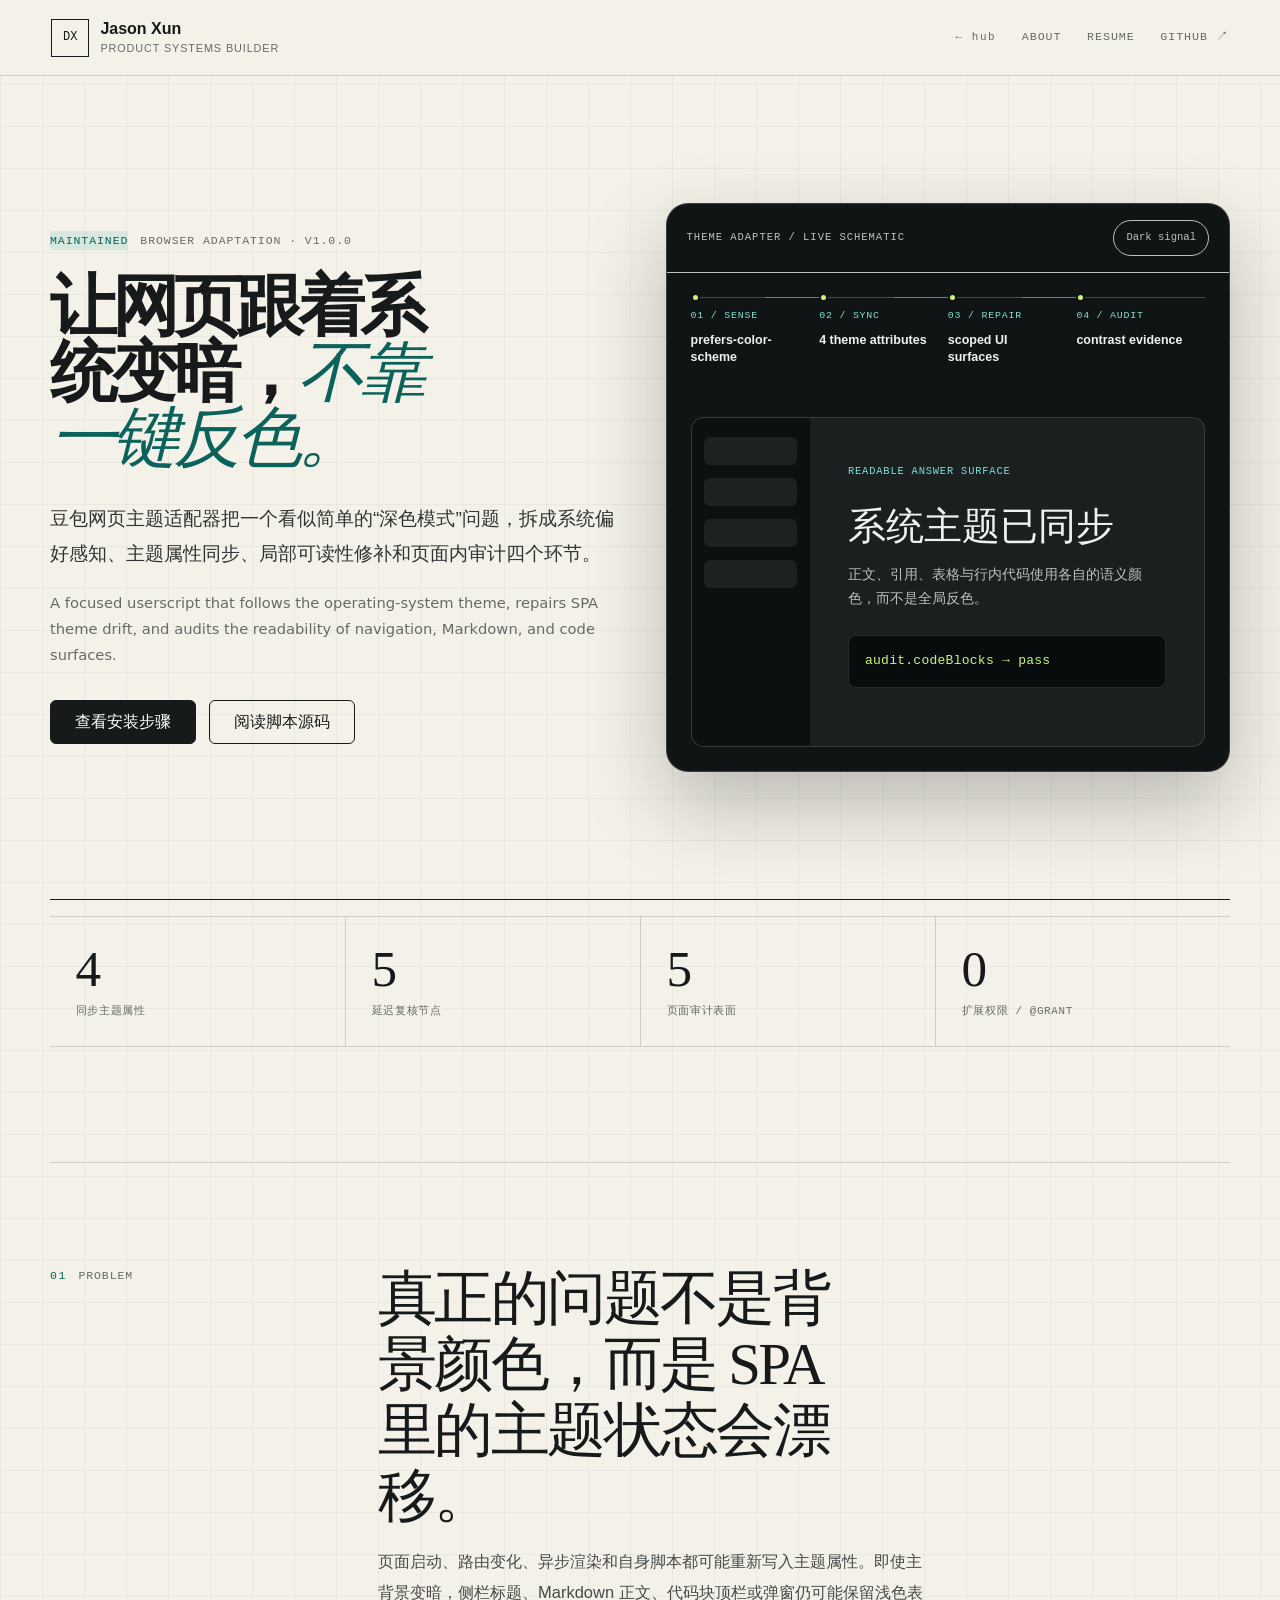
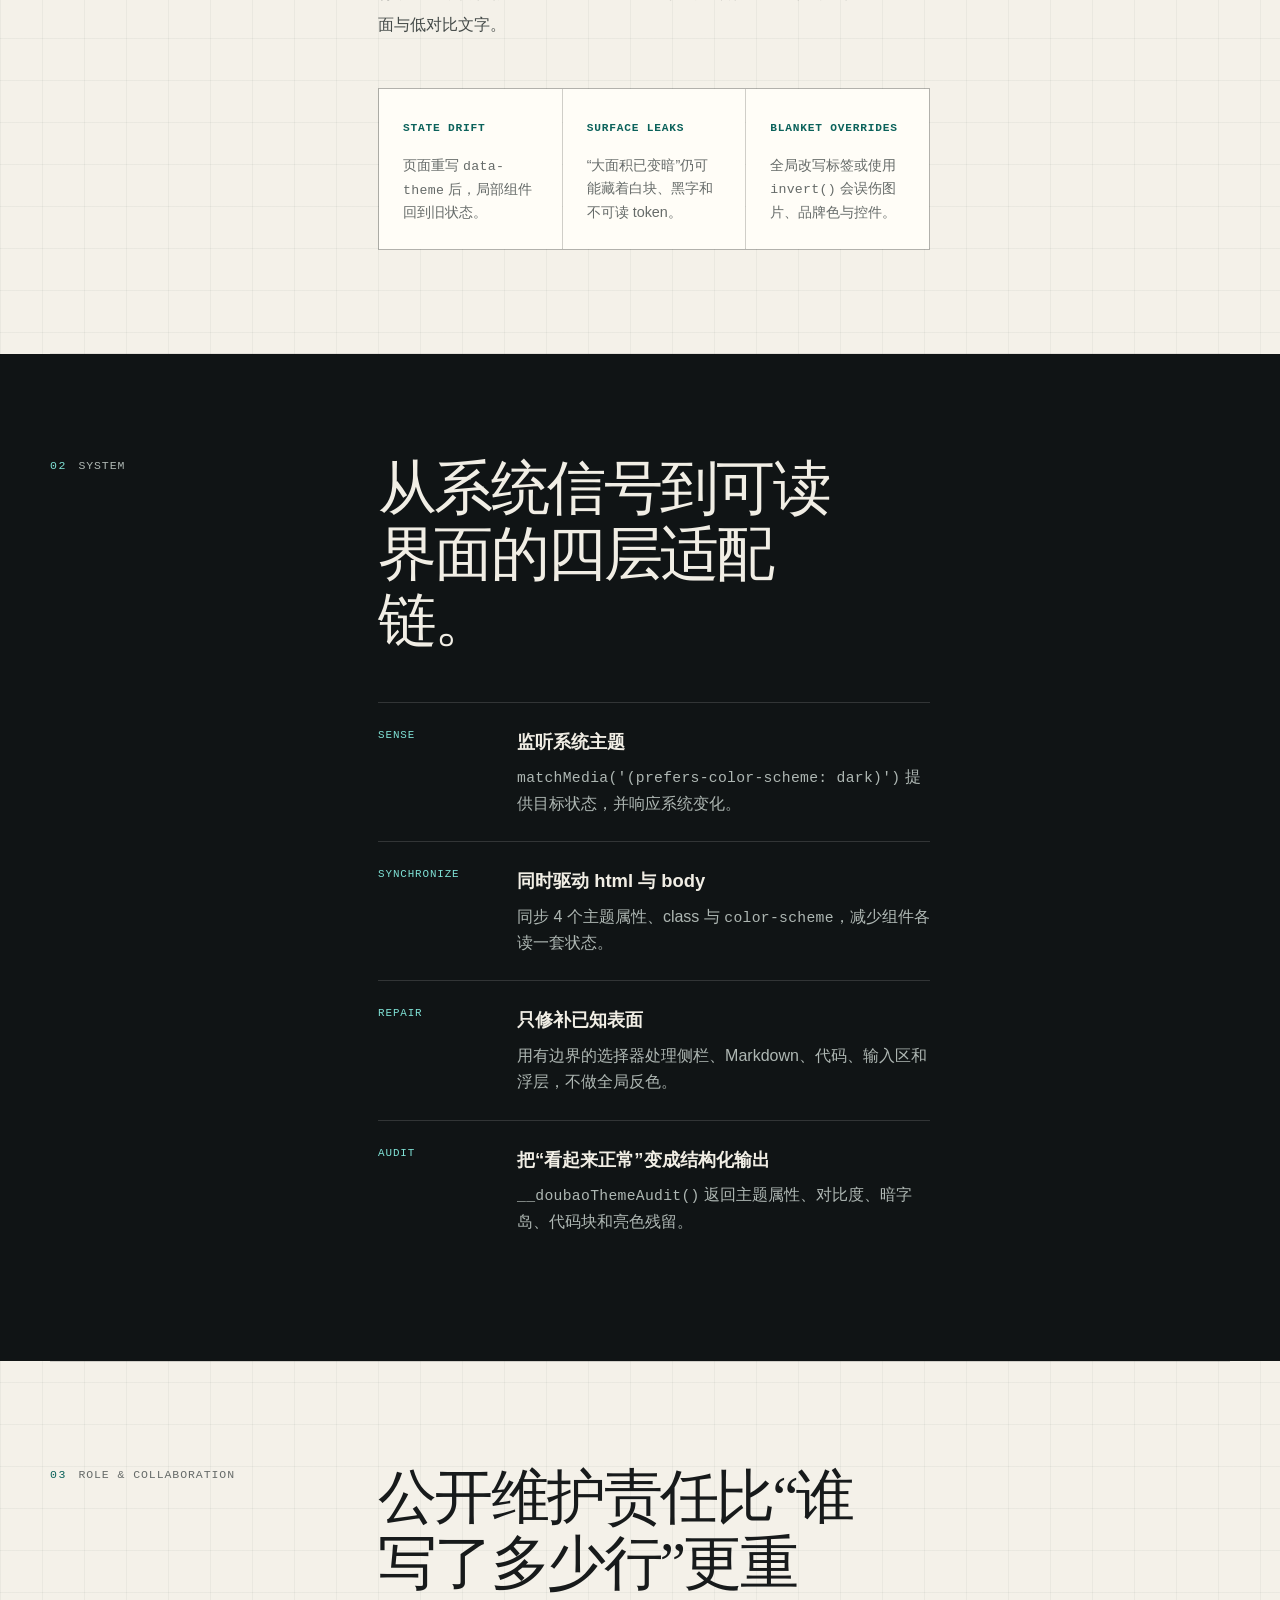
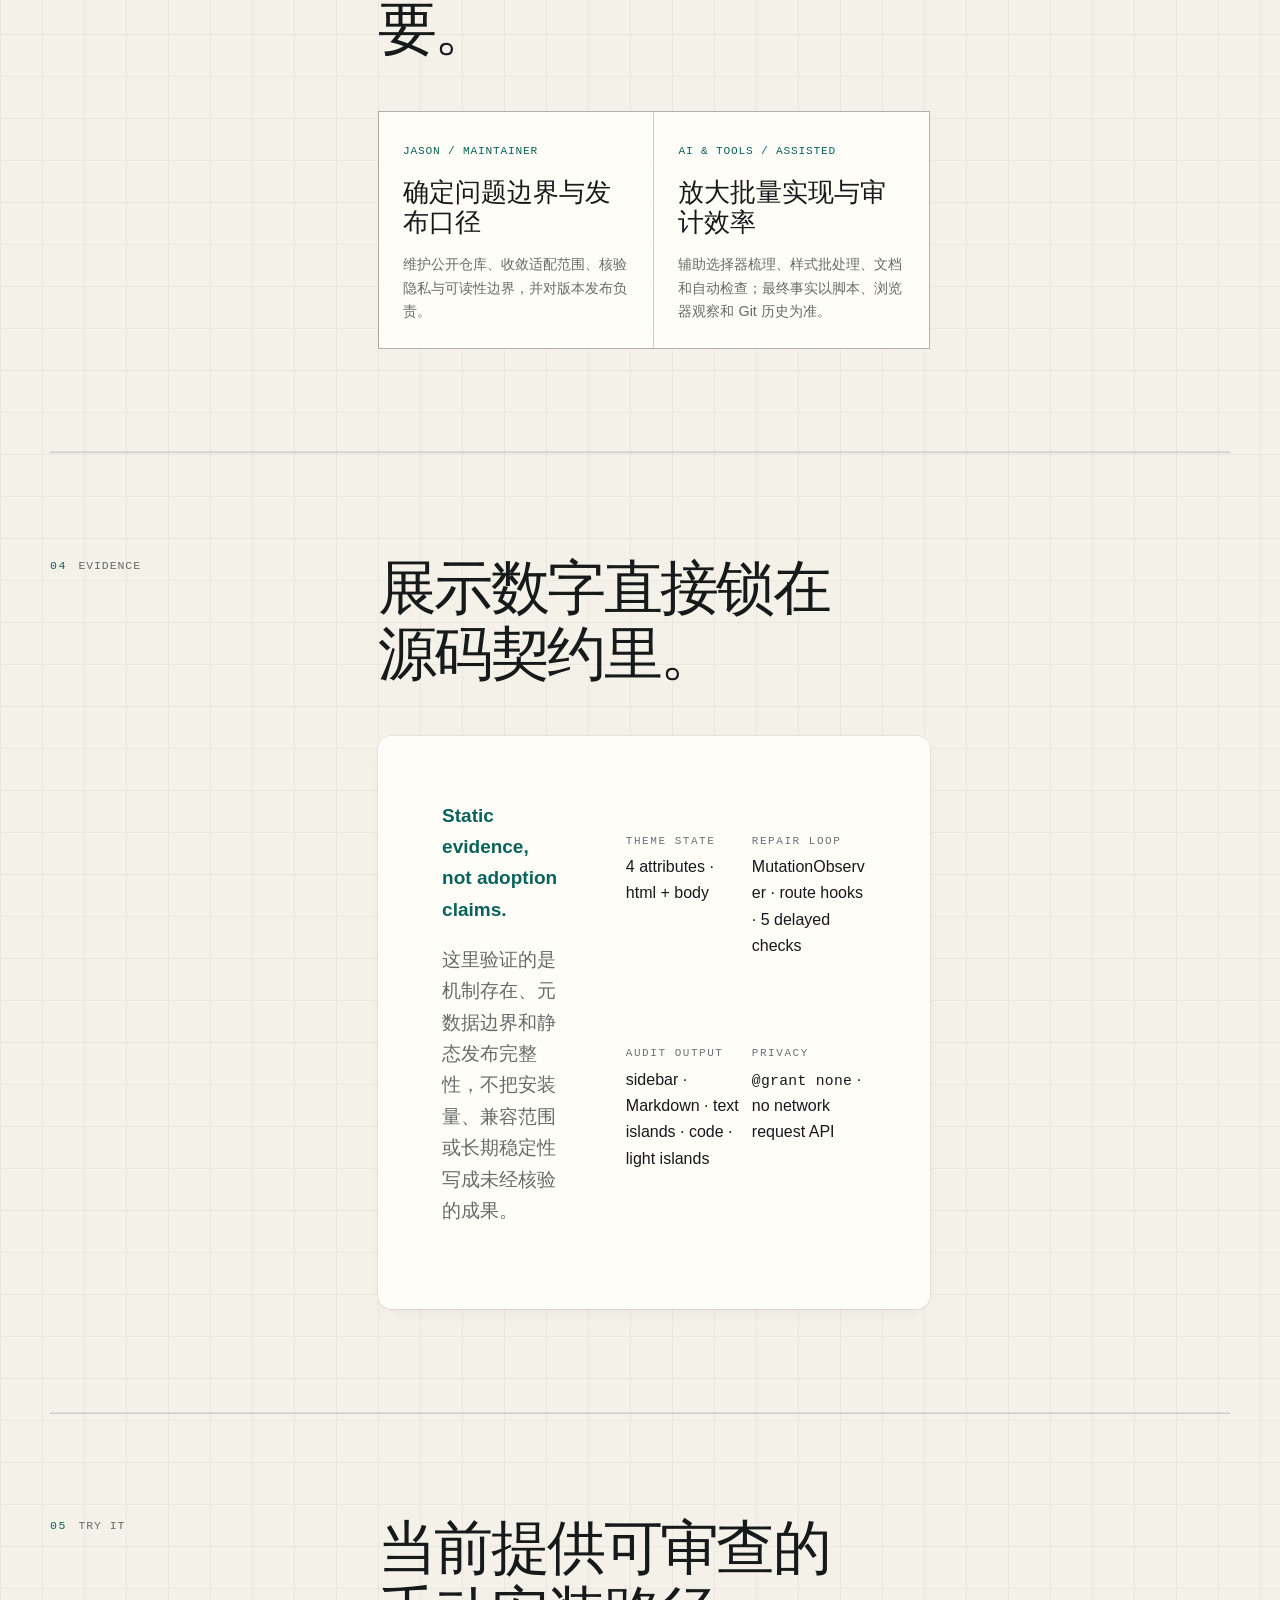
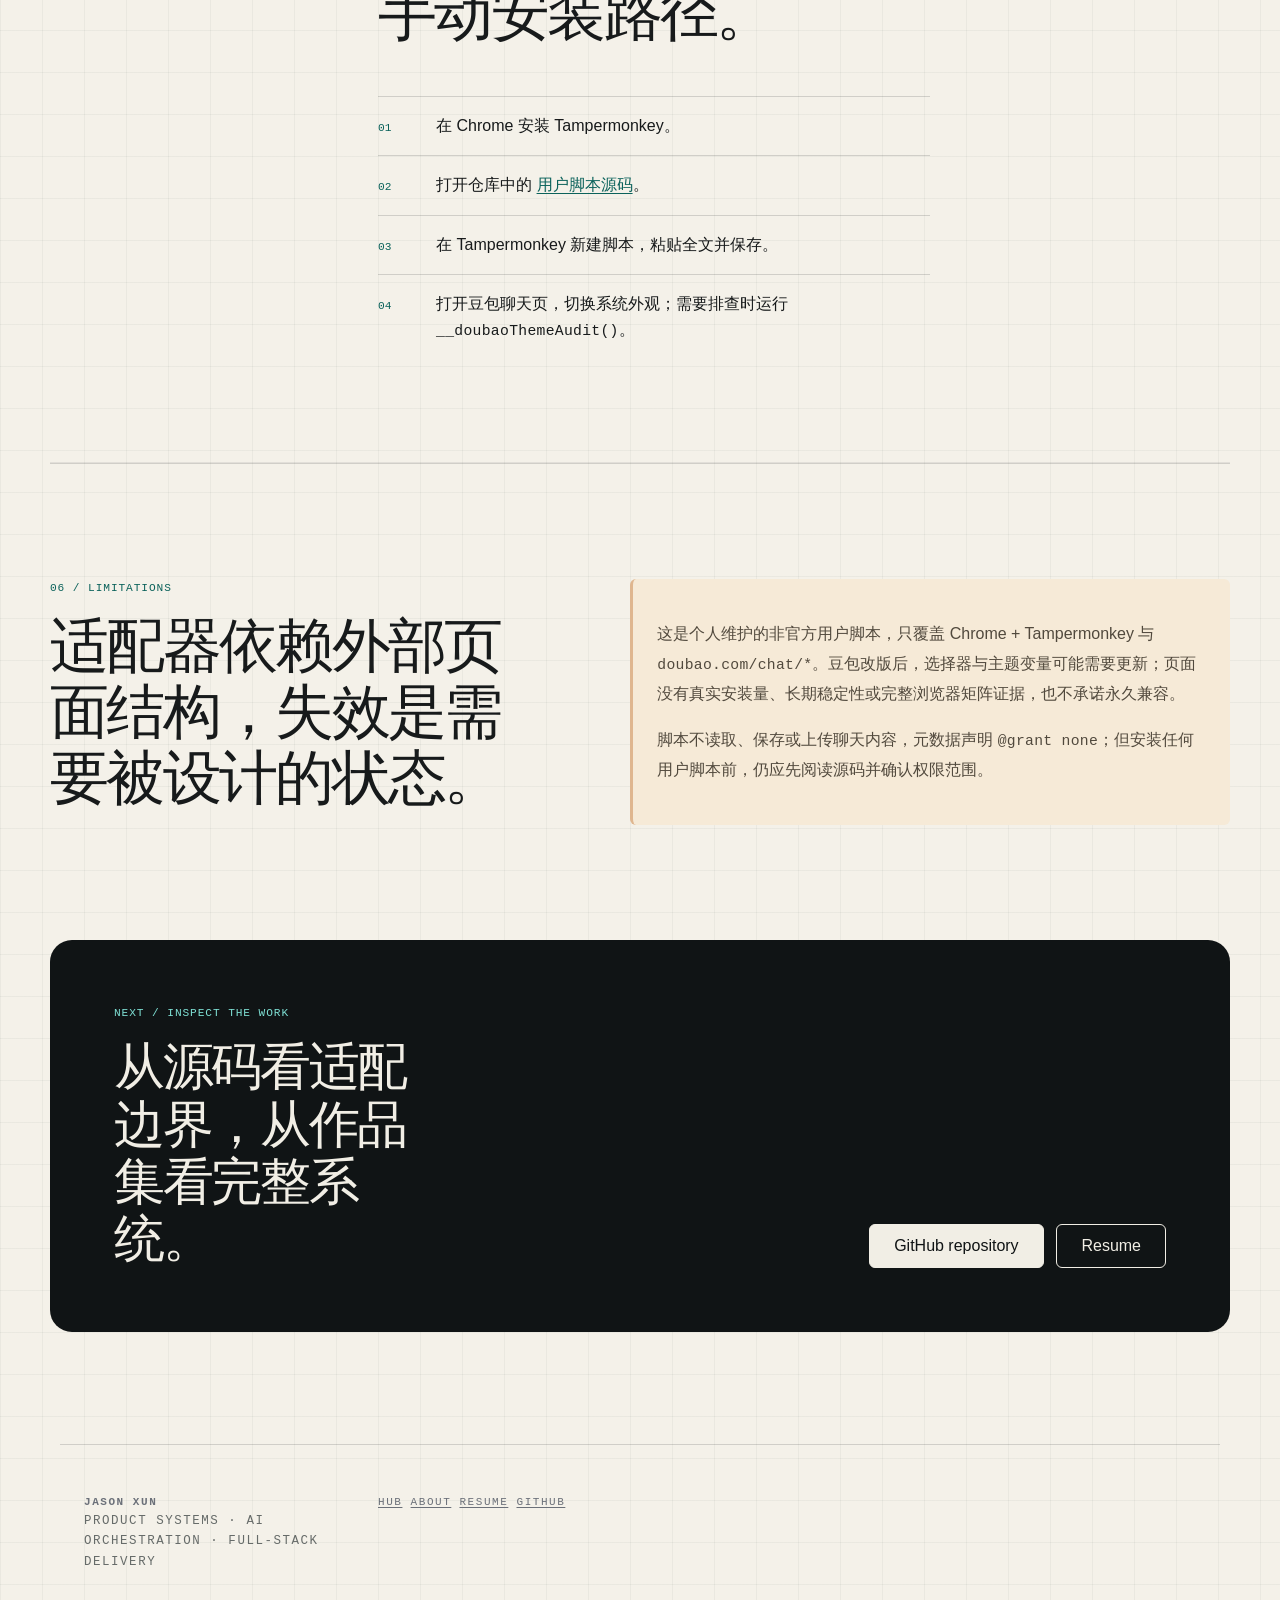
==== index.html @ 99de4538 "添加豆包主题适配器展示站：明确脚本边界与验证 Co-Authored-By: Claude Opus 4 <noreply@anthropic.com>" ====
<!doctype html>
<html lang="zh-CN">
  <head>
    <meta charset="utf-8" />
    <meta name="viewport" content="width=device-width, initial-scale=1" />
    <meta name="theme-color" content="#101314" />
    <meta
      name="description"
      content="豆包网页主题适配器公开案例：跟随系统深浅色、修复主题漂移，并用页面内审计检查侧栏、正文与代码块可读性。"
    />
    <title>豆包网页主题适配器｜Jason Xun</title>
    <link rel="canonical" href="https://estelledc.github.io/doubao-auto-system-theme/" />
    <link rel="icon" href="assets/favicon.svg" type="image/svg+xml" />
    <meta property="og:type" content="website" />
    <meta property="og:locale" content="zh_CN" />
    <meta property="og:site_name" content="Jason Xun · Product Systems Builder" />
    <meta property="og:title" content="豆包网页主题适配器｜Jason Xun" />
    <meta
      property="og:description"
      content="不是一键反色，而是一条感知、同步、修补与审计的浏览器适配链路。"
    />
    <meta property="og:url" content="https://estelledc.github.io/doubao-auto-system-theme/" />
    <meta
      property="og:image"
      content="https://estelledc.github.io/doubao-auto-system-theme/assets/og-doubao-theme.png"
    />
    <meta property="og:image:width" content="1200" />
    <meta property="og:image:height" content="630" />
    <meta property="og:image:alt" content="豆包网页主题适配器：从系统信号到可读界面的四步链路" />
    <meta name="twitter:card" content="summary_large_image" />
    <meta name="twitter:title" content="豆包网页主题适配器｜Jason Xun" />
    <meta
      name="twitter:description"
      content="跟随系统深浅色，修复主题漂移，并在页面内检查可读性。"
    />
    <meta
      name="twitter:image"
      content="https://estelledc.github.io/doubao-auto-system-theme/assets/og-doubao-theme.png"
    />
    <link rel="stylesheet" href="assets/jx/tokens.css" />
    <link rel="stylesheet" href="assets/jx/base.css" />
    <link rel="stylesheet" href="assets/jx/components.css" />
    <link rel="stylesheet" href="assets/showcase.css" />
    <script type="application/ld+json">
      {
        "@context": "https://schema.org",
        "@type": "SoftwareApplication",
        "name": "Doubao Web Auto Dark Mode",
        "alternateName": "豆包网页版自动深色模式",
        "url": "https://estelledc.github.io/doubao-auto-system-theme/",
        "downloadUrl": "https://github.com/estelledc/doubao-auto-system-theme/blob/main/doubao-auto-system-theme.user.js",
        "softwareVersion": "1.0.0",
        "applicationCategory": "BrowserApplication",
        "operatingSystem": "Chrome with Tampermonkey",
        "isAccessibleForFree": true,
        "inLanguage": ["zh-CN", "en"],
        "author": {
          "@type": "Organization",
          "name": "Doubao Web Dark Mode Contributors",
          "url": "https://github.com/estelledc/doubao-auto-system-theme"
        },
        "contributor": {
          "@type": "Person",
          "name": "Jason Xun",
          "url": "https://estelledc.github.io/"
        },
        "license": "https://opensource.org/license/mit"
      }
    </script>
    <script defer src="assets/showcase.js"></script>
  </head>
  <body>
    <a class="jx-skip-link" href="#main">跳到主要内容</a>

    <header class="case-header" aria-label="站点导航">
      <a class="case-brand" href="https://estelledc.github.io/" aria-label="返回 Jason Xun 作品集">
        <span aria-hidden="true">DX</span>
        <strong>Jason Xun</strong>
        <small>Product Systems Builder</small>
      </a>
      <nav class="case-nav" aria-label="桌面导航">
        <a class="jx-return-to-hub" href="https://estelledc.github.io/">Hub</a>
        <a href="https://estelledc.github.io/about/">About</a>
        <a href="https://estelledc.github.io/resume/">Resume</a>
        <a href="https://github.com/estelledc/doubao-auto-system-theme">GitHub ↗</a>
      </nav>
      <details class="case-menu">
        <summary>Menu</summary>
        <nav aria-label="移动导航">
          <a href="https://estelledc.github.io/">Hub</a>
          <a href="https://estelledc.github.io/about/">About</a>
          <a href="https://estelledc.github.io/resume/">Resume</a>
          <a href="https://github.com/estelledc/doubao-auto-system-theme">GitHub ↗</a>
        </nav>
      </details>
    </header>

    <main id="main">
      <section class="jx-case-hero case-hero" aria-labelledby="case-title">
        <div class="case-hero__copy">
          <div class="case-meta">
            <span class="jx-status-chip" data-status="maintained">Maintained</span>
            <span>Browser adaptation · v1.0.0</span>
          </div>
          <h1 id="case-title">让网页跟着系统变暗，<em>不靠一键反色。</em></h1>
          <p class="jx-case-hero__lede">
            豆包网页主题适配器把一个看似简单的“深色模式”问题，拆成系统偏好感知、主题属性同步、局部可读性修补和页面内审计四个环节。
          </p>
          <p class="jx-case-hero__en" lang="en">
            A focused userscript that follows the operating-system theme, repairs SPA theme drift, and audits the readability of navigation, Markdown, and code surfaces.
          </p>
          <div class="case-actions">
            <a class="jx-action" href="#install">查看安装步骤</a>
            <a
              class="jx-action jx-action--secondary"
              href="https://github.com/estelledc/doubao-auto-system-theme/blob/main/doubao-auto-system-theme.user.js"
            >阅读脚本源码</a>
          </div>
        </div>

        <div class="signal-panel" data-demo-theme="dark" aria-label="主题适配链路交互示意">
          <div class="signal-panel__bar">
            <span>THEME ADAPTER / LIVE SCHEMATIC</span>
            <button type="button" data-demo-toggle aria-pressed="true">Dark signal</button>
          </div>
          <div class="signal-route" aria-hidden="true">
            <div><small>01 / sense</small><strong>prefers-color-scheme</strong><span class="signal-dot"></span></div>
            <div><small>02 / sync</small><strong>4 theme attributes</strong><span class="signal-dot"></span></div>
            <div><small>03 / repair</small><strong>scoped UI surfaces</strong><span class="signal-dot"></span></div>
            <div><small>04 / audit</small><strong>contrast evidence</strong><span class="signal-dot"></span></div>
          </div>
          <div class="surface-preview">
            <aside>
              <i></i><i></i><i></i><i></i>
            </aside>
            <article>
              <span>Readable answer surface</span>
              <h2>系统主题已同步</h2>
              <p>正文、引用、表格与行内代码使用各自的语义颜色，而不是全局反色。</p>
              <pre><code>audit.codeBlocks → pass</code></pre>
            </article>
          </div>
        </div>
      </section>

      <dl class="case-metrics" aria-label="仓库可核验事实">
        <div><dt>4</dt><dd>同步主题属性</dd></div>
        <div><dt>5</dt><dd>延迟复核节点</dd></div>
        <div><dt>5</dt><dd>页面审计表面</dd></div>
        <div><dt>0</dt><dd>扩展权限 / @grant</dd></div>
      </dl>

      <section class="jx-case-section case-section" id="problem" aria-labelledby="problem-title">
        <div class="jx-case-section__grid">
          <div class="jx-case-section__heading"><span>01</span><p>Problem</p></div>
          <div class="jx-case-section__body">
            <h2 id="problem-title">真正的问题不是背景颜色，而是 SPA 里的主题状态会漂移。</h2>
            <p>
              页面启动、路由变化、异步渲染和自身脚本都可能重新写入主题属性。即使主背景变暗，侧栏标题、Markdown 正文、代码块顶栏或弹窗仍可能保留浅色表面与低对比文字。
            </p>
            <div class="problem-grid">
              <article><strong>State drift</strong><p>页面重写 <code>data-theme</code> 后，局部组件回到旧状态。</p></article>
              <article><strong>Surface leaks</strong><p>“大面积已变暗”仍可能藏着白块、黑字和不可读 token。</p></article>
              <article><strong>Blanket overrides</strong><p>全局改写标签或使用 <code>invert()</code> 会误伤图片、品牌色与控件。</p></article>
            </div>
          </div>
        </div>
      </section>

      <section class="jx-case-section case-section case-section--dark" id="system" aria-labelledby="system-title">
        <div class="jx-case-section__grid">
          <div class="jx-case-section__heading"><span>02</span><p>System</p></div>
          <div class="jx-case-section__body">
            <h2 id="system-title">从系统信号到可读界面的四层适配链。</h2>
            <ol class="system-list">
              <li><span>Sense</span><div><strong>监听系统主题</strong><p><code>matchMedia('(prefers-color-scheme: dark)')</code> 提供目标状态，并响应系统变化。</p></div></li>
              <li><span>Synchronize</span><div><strong>同时驱动 html 与 body</strong><p>同步 4 个主题属性、class 与 <code>color-scheme</code>，减少组件各读一套状态。</p></div></li>
              <li><span>Repair</span><div><strong>只修补已知表面</strong><p>用有边界的选择器处理侧栏、Markdown、代码、输入区和浮层，不做全局反色。</p></div></li>
              <li><span>Audit</span><div><strong>把“看起来正常”变成结构化输出</strong><p><code>__doubaoThemeAudit()</code> 返回主题属性、对比度、暗字岛、代码块和亮色残留。</p></div></li>
            </ol>
          </div>
        </div>
      </section>

      <section class="jx-case-section case-section" id="role" aria-labelledby="role-title">
        <div class="jx-case-section__grid">
          <div class="jx-case-section__heading"><span>03</span><p>Role & collaboration</p></div>
          <div class="jx-case-section__body">
            <h2 id="role-title">公开维护责任比“谁写了多少行”更重要。</h2>
            <div class="role-grid">
              <article>
                <span>Jason / maintainer</span>
                <h3>确定问题边界与发布口径</h3>
                <p>维护公开仓库、收敛适配范围、核验隐私与可读性边界，并对版本发布负责。</p>
              </article>
              <article>
                <span>AI & tools / assisted</span>
                <h3>放大批量实现与审计效率</h3>
                <p>辅助选择器梳理、样式批处理、文档和自动检查；最终事实以脚本、浏览器观察和 Git 历史为准。</p>
              </article>
            </div>
          </div>
        </div>
      </section>

      <section class="jx-case-section case-section" id="evidence" aria-labelledby="evidence-title">
        <div class="jx-case-section__grid">
          <div class="jx-case-section__heading"><span>04</span><p>Evidence</p></div>
          <div class="jx-case-section__body">
            <h2 id="evidence-title">展示数字直接锁在源码契约里。</h2>
            <div class="jx-proof evidence-board">
              <div class="jx-proof__summary">
                <strong>Static evidence, not adoption claims.</strong>
                <p>这里验证的是机制存在、元数据边界和静态发布完整性，不把安装量、兼容范围或长期稳定性写成未经核验的成果。</p>
              </div>
              <dl class="jx-proof__metrics">
                <div><dt>Theme state</dt><dd>4 attributes · html + body</dd></div>
                <div><dt>Repair loop</dt><dd>MutationObserver · route hooks · 5 delayed checks</dd></div>
                <div><dt>Audit output</dt><dd>sidebar · Markdown · text islands · code · light islands</dd></div>
                <div><dt>Privacy</dt><dd><code>@grant none</code> · no network request API</dd></div>
              </dl>
            </div>
          </div>
        </div>
      </section>

      <section class="jx-case-section case-section" id="install" aria-labelledby="install-title">
        <div class="jx-case-section__grid">
          <div class="jx-case-section__heading"><span>05</span><p>Try it</p></div>
          <div class="jx-case-section__body">
            <h2 id="install-title">当前提供可审查的手动安装路径。</h2>
            <ol class="install-list">
              <li><span>01</span><p>在 Chrome 安装 Tampermonkey。</p></li>
              <li><span>02</span><p>打开仓库中的 <a href="https://github.com/estelledc/doubao-auto-system-theme/blob/main/doubao-auto-system-theme.user.js">用户脚本源码</a>。</p></li>
              <li><span>03</span><p>在 Tampermonkey 新建脚本，粘贴全文并保存。</p></li>
              <li><span>04</span><p>打开豆包聊天页，切换系统外观；需要排查时运行 <code>__doubaoThemeAudit()</code>。</p></li>
            </ol>
          </div>
        </div>
      </section>

      <section class="case-limitations" id="limitations" aria-labelledby="limitations-title">
        <div>
          <p class="case-kicker">06 / Limitations</p>
          <h2 id="limitations-title">适配器依赖外部页面结构，失效是需要被设计的状态。</h2>
        </div>
        <div class="jx-case-limit">
          <p>
            这是个人维护的非官方用户脚本，只覆盖 Chrome + Tampermonkey 与 <code>doubao.com/chat/*</code>。豆包改版后，选择器与主题变量可能需要更新；页面没有真实安装量、长期稳定性或完整浏览器矩阵证据，也不承诺永久兼容。
          </p>
          <p>
            脚本不读取、保存或上传聊天内容，元数据声明 <code>@grant none</code>；但安装任何用户脚本前，仍应先阅读源码并确认权限范围。
          </p>
        </div>
      </section>

      <section class="case-closing" aria-labelledby="closing-title">
        <div><p class="case-kicker">Next / inspect the work</p><h2 id="closing-title">从源码看适配边界，从作品集看完整系统。</h2></div>
        <div class="case-actions">
          <a class="jx-action" href="https://github.com/estelledc/doubao-auto-system-theme">GitHub repository</a>
          <a class="jx-action jx-action--secondary" href="https://estelledc.github.io/resume/">Resume</a>
        </div>
      </section>
    </main>

    <footer class="jx-footer case-footer">
      <div><strong>Jason Xun</strong><span>Product systems · AI orchestration · full-stack delivery</span></div>
      <nav aria-label="页脚导航">
        <a href="https://estelledc.github.io/">Hub</a>
        <a href="https://estelledc.github.io/about/">About</a>
        <a href="https://estelledc.github.io/resume/">Resume</a>
        <a href="https://github.com/estelledc">GitHub</a>
      </nav>
    </footer>
  </body>
</html>
---- assets/jx/tokens.css ----
/* Jason DS · Tokens v2.0.0
 * SoT: dotfiles/home-claude/design-system/jx-tokens.css
 * 展示站通过 vendor copy 同步：scripts/sync-jx-to-repos.sh
 *
 * 命名空间硬规则：
 * - --jx-* 前缀禁改
 * - 取值在 satellite :root 覆盖（layer 2）
 * - 完全自定义元素用 --<repo-name>-* 二级命名空间
 */

:root {
  color-scheme: light dark;

  /* ── Color · light ── */
  --jx-paper: #f6f6f3;
  --jx-surface: #ffffff;
  --jx-surface-sunk: #eeede9;
  --jx-ink: #16181d;
  --jx-ink-2: #41454d;
  --jx-ink-muted: #6b7079;
  --jx-ink-faint: #9097a1;
  --jx-rule: rgba(22,24,29,0.08);
  --jx-rule-soft: rgba(22,24,29,0.04);
  --jx-rule-strong: var(--jx-ink);
  --jx-accent: #2240d6;
  --jx-accent-hover: color-mix(in oklab, var(--jx-accent), black 10%);
  --jx-accent-tint: color-mix(in oklab, var(--jx-accent), white 88%);
  --jx-focus-ring: rgba(34,64,214,0.28);
  --jx-link: var(--jx-accent);
  --jx-cta-bg: var(--jx-ink);
  --jx-cta-fg: var(--jx-paper);
  --jx-accent-hub: #2240d6; /* 逃生通道：satellite override --jx-accent 时仍能强制墨蓝 */

  /* ── Status · 三态 ── */
  --jx-state-learning: #1f6f78;
  --jx-state-learning-tint: color-mix(in oklab, var(--jx-state-learning), white 86%);
  --jx-state-learning-glyph: "△";
  --jx-state-building: #8a5519;
  --jx-state-building-tint: color-mix(in oklab, var(--jx-state-building), white 86%);
  --jx-state-building-glyph: "◇";
  --jx-state-shipped: #2c5e3a;
  --jx-state-shipped-tint: color-mix(in oklab, var(--jx-state-shipped), white 86%);
  --jx-state-shipped-glyph: "■";
  --jx-state-concept: #6950a1;
  --jx-state-concept-tint: color-mix(in oklab, var(--jx-state-concept), white 86%);
  --jx-state-concept-glyph: "○";
  --jx-state-prototype: var(--jx-state-building);
  --jx-state-prototype-tint: var(--jx-state-building-tint);
  --jx-state-prototype-glyph: "◇";
  --jx-state-maintained: #285f73;
  --jx-state-maintained-tint: color-mix(in oklab, var(--jx-state-maintained), white 86%);
  --jx-state-maintained-glyph: "◆";
  --jx-state-archived: #62666e;
  --jx-state-archived-tint: color-mix(in oklab, var(--jx-state-archived), white 86%);
  --jx-state-archived-glyph: "□";

  /* ── Typography ── */
  --jx-font-display: "Source Serif 4", "Spectral", "Songti SC", Georgia, serif;
  --jx-font-sans-zh: -apple-system, BlinkMacSystemFont, "PingFang SC", "HarmonyOS Sans SC", "Source Han Sans SC", "Noto Sans CJK SC", "Microsoft YaHei", system-ui, sans-serif;
  --jx-font-sans-latin: "Inter", "Geist", ui-sans-serif, system-ui, sans-serif;
  --jx-font-mono: "JetBrains Mono", "IBM Plex Mono", ui-monospace, "Cascadia Code", "SF Mono", Menlo, monospace;
  --jx-font-features-body: "ss01", "cv11", "calt" 1, "liga" 1;
  --jx-font-features-mono: "zero", "ss02";

  --jx-fs-micro: 11px;
  --jx-fs-xs: 12px;
  --jx-fs-sm: 13px;
  --jx-fs-body: 16px;
  --jx-fs-lg: 19px;
  --jx-fs-h3: 24px;
  --jx-fs-h2: 32px;
  --jx-fs-h1: 44px;
  --jx-fs-display: 64px;
  --jx-fs-display-fluid: clamp(2.5rem, 6vw, 4rem);

  --jx-weight-reading: 400;
  --jx-weight-ui: 500;
  --jx-weight-heading: 600;

  --jx-leading-display: 1.04;
  --jx-leading-tight: 1.18;
  --jx-leading-body: 1.62;
  --jx-leading-mono: 1.45;

  --jx-tracking-display: -0.028em;
  --jx-tracking-h1: -0.022em;
  --jx-tracking-h2: -0.016em;
  --jx-tracking-h3: -0.01em;
  --jx-tracking-body: 0;
  --jx-tracking-mono: 0.02em;
  --jx-tracking-eyebrow: 0.14em;
  --jx-tracking-cjk: 0;

  --jx-measure-title: 18ch;
  --jx-measure-lede: 32em;
  --jx-measure-body: 62ch;

  /* ── Space ── */
  --jx-space-1: 4px;
  --jx-space-2: 8px;
  --jx-space-3: 12px;
  --jx-space-4: 16px;
  --jx-space-5: 24px;
  --jx-space-6: 32px;
  --jx-space-7: 48px;
  --jx-space-8: 72px;
  --jx-section-y: clamp(48px, 7.5vw, 80px);
  --jx-gutter: clamp(16px, 3vw, 24px);
  --jx-container: 1160px;
  --jx-container-narrow: 760px;
  --jx-header-height: 64px;

  /* ── Radius ── */
  --jx-radius-1: 2px;
  --jx-radius-2: 4px;
  --jx-radius-3: 6px;
  --jx-radius-4: 10px;
  --jx-radius-5: 14px;
  --jx-radius-pill: 9999px;

  /* ── Shadow ── */
  --jx-shadow-hairline: 0 0 0 1px var(--jx-rule);
  --jx-shadow-hairline-strong: 0 0 0 1px var(--jx-rule-strong);
  --jx-shadow-stack:
    0 0 0 1px rgba(22,24,29,0.06),
    0 1px 1px rgba(22,24,29,0.03),
    0 6px 20px -10px rgba(22,24,29,0.10),
    inset 0 0 0 1px rgba(255,255,255,0.55);
  --jx-shadow-stack-dark:
    0 0 0 1px rgba(255,255,255,0.06),
    0 1px 1px rgba(0,0,0,0.4),
    0 8px 28px -12px rgba(0,0,0,0.55),
    inset 0 0 0 1px rgba(255,255,255,0.04);
  --jx-shadow-focus: 0 0 0 3px var(--jx-focus-ring);
  --jx-shadow-press: inset 0 1px 0 rgba(22,24,29,0.06);

  /* ── Motion ── */
  --jx-easing: cubic-bezier(0.2, 0.8, 0.2, 1);
  --jx-easing-press: cubic-bezier(0.4, 0, 0.6, 1);
  --jx-duration-fast: 120ms;
  --jx-duration-base: 200ms;
  --jx-duration-slow: 320ms;
}

/* ── Color · dark mirror ── */
@media (prefers-color-scheme: dark) {
  :root {
    --jx-paper: #0e1014;
    --jx-surface: #161922;
    --jx-surface-sunk: #0a0c10;
    --jx-ink: #ebecef;
    --jx-ink-2: #b0b4bd;
    --jx-ink-muted: #7c818c;
    --jx-ink-faint: #5a5f69;
    --jx-rule: rgba(255,255,255,0.07);
    --jx-rule-soft: rgba(255,255,255,0.035);
    --jx-rule-strong: var(--jx-ink);
    --jx-accent: #6c8aff;
    --jx-accent-hover: color-mix(in oklab, var(--jx-accent), white 10%);
    --jx-accent-tint: color-mix(in oklab, var(--jx-accent), black 70%);
    --jx-focus-ring: rgba(108,138,255,0.36);
    --jx-shadow-stack: var(--jx-shadow-stack-dark);
    --jx-state-learning: #69b6bf;
    --jx-state-learning-tint: color-mix(in oklab, var(--jx-state-learning), black 76%);
    --jx-state-building: #d49a57;
    --jx-state-building-tint: color-mix(in oklab, var(--jx-state-building), black 76%);
    --jx-state-shipped: #77b88b;
    --jx-state-shipped-tint: color-mix(in oklab, var(--jx-state-shipped), black 76%);
    --jx-state-concept: #b9a1eb;
    --jx-state-concept-tint: color-mix(in oklab, var(--jx-state-concept), black 76%);
    --jx-state-maintained: #79b4ca;
    --jx-state-maintained-tint: color-mix(in oklab, var(--jx-state-maintained), black 76%);
    --jx-state-archived: #a4a8b0;
    --jx-state-archived-tint: color-mix(in oklab, var(--jx-state-archived), black 76%);
  }
}

/* ── Print mode ── */
@media print {
  :root {
    --jx-paper: #ffffff;
    --jx-ink: #000000;
  }
}
---- assets/jx/base.css ----
/* Jason DS · Base v2.0.0
 * 默认 reset + body 排版基底 + chrome layer 强制 sans
 */

*,
*::before,
*::after { box-sizing: border-box; }

html {
  scroll-behavior: smooth;
  -webkit-text-size-adjust: 100%;
  -moz-text-size-adjust: 100%;
  text-size-adjust: 100%;
}

body {
  margin: 0;
  background: var(--jx-paper);
  color: var(--jx-ink);
  font-family: var(--jx-font-sans-zh);
  font-size: var(--jx-fs-body);
  line-height: var(--jx-leading-body);
  font-feature-settings: var(--jx-font-features-body);
  -webkit-font-smoothing: antialiased;
  -moz-osx-font-smoothing: grayscale;
  text-rendering: optimizeLegibility;
}

img,
picture,
video,
canvas {
  display: block;
  max-width: 100%;
}

button,
input,
select,
textarea {
  font: inherit;
}

:target {
  scroll-margin-top: calc(var(--jx-header-height) + var(--jx-space-4));
}

body :lang(en) {
  font-family: var(--jx-font-sans-latin);
  letter-spacing: var(--jx-tracking-body);
}

/* Headings：display serif，CJK / Latin 字距分流 */
h1, h2, h3, h4 {
  font-family: var(--jx-font-display);
  font-weight: var(--jx-weight-heading);
  line-height: var(--jx-leading-tight);
  margin-block: var(--jx-space-5) var(--jx-space-4);
}
h1 { font-size: var(--jx-fs-h1); letter-spacing: var(--jx-tracking-h1); }
h2 { font-size: var(--jx-fs-h2); letter-spacing: var(--jx-tracking-h2); }
h3 { font-size: var(--jx-fs-h3); letter-spacing: var(--jx-tracking-h3); }
h4 { font-size: var(--jx-fs-lg); letter-spacing: var(--jx-tracking-h3); }
h1:lang(zh), h2:lang(zh), h3:lang(zh), h4:lang(zh) { letter-spacing: var(--jx-tracking-cjk); }

/* Body links */
a {
  color: var(--jx-link);
  text-decoration: underline;
  text-decoration-thickness: 1px;
  text-underline-offset: 0.18em;
  transition: color var(--jx-duration-fast) var(--jx-easing);
}
a:hover { color: var(--jx-accent-hover); }
a:focus-visible {
  outline: none;
  box-shadow: var(--jx-shadow-focus);
  border-radius: var(--jx-radius-2);
}

button:focus-visible,
summary:focus-visible,
[tabindex]:focus-visible {
  outline: 2px solid var(--jx-accent);
  outline-offset: 3px;
}

.jx-container {
  width: min(calc(100% - (2 * var(--jx-gutter))), var(--jx-container));
  margin-inline: auto;
}

.jx-container--narrow {
  width: min(calc(100% - (2 * var(--jx-gutter))), var(--jx-container-narrow));
  margin-inline: auto;
}

.jx-section {
  padding-block: var(--jx-section-y);
}

.jx-visually-hidden {
  position: absolute !important;
  width: 1px !important;
  height: 1px !important;
  padding: 0 !important;
  margin: -1px !important;
  overflow: hidden !important;
  clip: rect(0, 0, 0, 0) !important;
  white-space: nowrap !important;
  border: 0 !important;
}

/* Mono inline */
code, kbd, samp {
  font-family: var(--jx-font-mono);
  font-size: 0.92em;
  letter-spacing: var(--jx-tracking-mono);
  font-feature-settings: var(--jx-font-features-mono);
}

/* Block code 默认 hairline + sunk surface */
pre {
  font-family: var(--jx-font-mono);
  font-size: var(--jx-fs-sm);
  line-height: var(--jx-leading-mono);
  background: var(--jx-surface-sunk);
  padding: var(--jx-space-4) var(--jx-space-5);
  border-radius: var(--jx-radius-3);
  box-shadow: var(--jx-shadow-hairline);
  overflow-x: auto;
  margin-block: var(--jx-space-5);
}
pre code { background: transparent; padding: 0; font-size: inherit; }

/* Quotes */
blockquote {
  margin-block: var(--jx-space-5);
  padding-inline-start: var(--jx-space-5);
  border-inline-start: 2px solid var(--jx-rule-strong);
  font-style: italic;
  color: var(--jx-ink-2);
}

/* HR：默认就是 hairline */
hr {
  border: none;
  border-top: 1px solid var(--jx-rule-strong);
  margin-block: var(--jx-section-y);
}

/* 选中态 */
::selection {
  background: var(--jx-accent-tint);
  color: var(--jx-ink);
}

/* Reduce motion */
@media (prefers-reduced-motion: reduce) {
  html { scroll-behavior: auto; }
  * {
    animation-duration: 0.01ms !important;
    transition-duration: 0.01ms !important;
  }
}
---- assets/jx/components.css ----
/* Jason DS · Eyebrow v1.0.0 */

.jx-eyebrow {
  display: inline-flex;
  align-items: center;
  gap: var(--jx-space-3);
  font-family: var(--jx-font-mono);
  font-size: var(--jx-fs-micro);
  font-weight: var(--jx-weight-heading);
  text-transform: uppercase;
  letter-spacing: var(--jx-tracking-eyebrow);
  color: var(--jx-ink-muted);
  font-feature-settings: var(--jx-font-features-mono);
}
.jx-eyebrow__rule {
  display: inline-block;
  width: var(--jx-space-6);
  height: 1px;
  background: var(--jx-rule-strong);
}

/* Jason DS · Status Chip v2.0.0
 * Lifecycle states with shape redundancy. Legacy learning/building/shipped
 * values remain supported for existing learning sites.
 * Required: color + glyph + mono label (color-blind safe)
 */

.jx-chip {
  display: inline-flex;
  align-items: center;
  gap: var(--jx-space-2);
  padding: 2px var(--jx-space-3);
  font-family: var(--jx-font-mono);
  font-size: var(--jx-fs-micro);
  font-weight: var(--jx-weight-heading);
  text-transform: uppercase;
  letter-spacing: var(--jx-tracking-eyebrow);
  border-radius: var(--jx-radius-pill);
  background: var(--_chip-tint);
  color: var(--_chip-color);
  font-feature-settings: var(--jx-font-features-mono);
  white-space: nowrap;
}
.jx-chip::before {
  content: var(--_chip-glyph);
  font-size: 1em;
  line-height: 1;
}
.jx-chip[data-state="learning"] {
  --_chip-color: var(--jx-state-learning);
  --_chip-tint: var(--jx-state-learning-tint);
  --_chip-glyph: var(--jx-state-learning-glyph);
}
.jx-chip[data-state="building"] {
  --_chip-color: var(--jx-state-building);
  --_chip-tint: var(--jx-state-building-tint);
  --_chip-glyph: var(--jx-state-building-glyph);
}
.jx-chip[data-state="shipped"] {
  --_chip-color: var(--jx-state-shipped);
  --_chip-tint: var(--jx-state-shipped-tint);
  --_chip-glyph: var(--jx-state-shipped-glyph);
}
.jx-chip[data-state="concept"] {
  --_chip-color: var(--jx-state-concept);
  --_chip-tint: var(--jx-state-concept-tint);
  --_chip-glyph: var(--jx-state-concept-glyph);
}
.jx-chip[data-state="prototype"] {
  --_chip-color: var(--jx-state-prototype);
  --_chip-tint: var(--jx-state-prototype-tint);
  --_chip-glyph: var(--jx-state-prototype-glyph);
}
.jx-chip[data-state="maintained"] {
  --_chip-color: var(--jx-state-maintained);
  --_chip-tint: var(--jx-state-maintained-tint);
  --_chip-glyph: var(--jx-state-maintained-glyph);
}
.jx-chip[data-state="archived"] {
  --_chip-color: var(--jx-state-archived);
  --_chip-tint: var(--jx-state-archived-tint);
  --_chip-glyph: var(--jx-state-archived-glyph);
}

/* Jason DS · External Pill v1.0.0
 * 出站链接统一 hairline + 右上 ↗ 箭头 (no icon font)
 */

.jx-pill {
  display: inline-flex;
  align-items: center;
  gap: var(--jx-space-2);
  padding: var(--jx-space-2) var(--jx-space-4);
  font-family: var(--jx-font-mono);
  font-size: var(--jx-fs-xs);
  letter-spacing: var(--jx-tracking-mono);
  color: var(--jx-ink-2);
  text-decoration: none;
  border-radius: var(--jx-radius-pill);
  box-shadow: var(--jx-shadow-hairline);
  background: transparent;
  transition: color var(--jx-duration-fast) var(--jx-easing),
              box-shadow var(--jx-duration-fast) var(--jx-easing);
}
.jx-pill::after {
  content: "↗";
  font-size: 0.92em;
  color: var(--jx-ink-muted);
  transition: transform var(--jx-duration-fast) var(--jx-easing);
}
.jx-pill:hover {
  color: var(--jx-accent);
  box-shadow: 0 0 0 1px var(--jx-accent);
}
.jx-pill:hover::after {
  color: var(--jx-accent);
  transform: translate(1px, -1px);
}
.jx-pill:focus-visible {
  outline: none;
  box-shadow: var(--jx-shadow-focus);
}

/* Jason DS · Footer v1.0.0
 * 三栏：colophon / 索引 / last-updated
 * Layer 1：9 仓必有此结构
 */

.jx-footer {
  margin-top: var(--jx-section-y);
  padding: var(--jx-space-7) var(--jx-gutter);
  border-top: 1px solid var(--jx-rule-strong);
  display: grid;
  grid-template-columns: 1fr 2fr 1fr;
  gap: var(--jx-space-6);
  max-width: var(--jx-container);
  margin-inline: auto;
  font-family: var(--jx-font-mono);
  font-size: var(--jx-fs-micro);
  letter-spacing: var(--jx-tracking-eyebrow);
  text-transform: uppercase;
  color: var(--jx-ink-muted);
  font-feature-settings: var(--jx-font-features-mono);
}
.jx-footer__colophon strong {
  display: block;
  font-family: var(--jx-font-display);
  font-size: var(--jx-fs-sm);
  font-weight: var(--jx-weight-heading);
  letter-spacing: var(--jx-tracking-h3);
  text-transform: none;
  color: var(--jx-ink);
  margin-bottom: var(--jx-space-2);
}
.jx-footer__index {
  display: flex;
  flex-wrap: wrap;
  gap: var(--jx-space-3) var(--jx-space-5);
}
.jx-footer__index a {
  color: var(--jx-ink-2);
  text-decoration: none;
  transition: color var(--jx-duration-fast) var(--jx-easing);
}
.jx-footer__index a:hover { color: var(--jx-accent); }
.jx-footer__stamp {
  text-align: end;
  color: var(--jx-ink-faint);
}
@media (max-width: 720px) {
  .jx-footer {
    grid-template-columns: 1fr;
  }
  .jx-footer__stamp {
    text-align: start;
    border-top: 1px solid var(--jx-rule);
    padding-top: var(--jx-space-3);
  }
}

/* Jason DS · Return to Hub v1.0.0
 * 9 satellite 必现，固定左上 mono caption。
 * Hub 自身不引此组件。
 */

.jx-return-to-hub {
  position: relative; /* 各仓可在自己 :root 下加 fixed/absolute */
  display: inline-flex;
  align-items: center;
  gap: var(--jx-space-2);
  padding: var(--jx-space-2) 0;
  font-family: var(--jx-font-mono);
  font-size: var(--jx-fs-micro);
  text-transform: lowercase;
  letter-spacing: var(--jx-tracking-eyebrow);
  color: var(--jx-ink-muted);
  text-decoration: none;
  font-feature-settings: var(--jx-font-features-mono);
  transition: color var(--jx-duration-fast) var(--jx-easing);
}
.jx-return-to-hub::before { content: "←"; }
.jx-return-to-hub:hover {
  color: var(--jx-accent-hub); /* 强制墨蓝逃生通道，satellite override --jx-accent 时仍墨蓝 */
}
.jx-return-to-hub:focus-visible {
  outline: none;
  box-shadow: var(--jx-shadow-focus);
}

/* Jason DS · Site chrome v2.0.0
 * Shared identity, accessible navigation, skip link, and action styles.
 */

.jx-skip-link {
  position: fixed;
  inset: var(--jx-space-3) auto auto var(--jx-space-3);
  z-index: 1000;
  padding: var(--jx-space-2) var(--jx-space-4);
  color: var(--jx-cta-fg);
  background: var(--jx-cta-bg);
  border-radius: var(--jx-radius-2);
  text-decoration: none;
  transform: translateY(calc(-100% - var(--jx-space-5)));
  transition: transform var(--jx-duration-fast) var(--jx-easing);
}

.jx-skip-link:focus {
  transform: translateY(0);
}

.jx-site-header {
  position: sticky;
  inset-block-start: 0;
  z-index: 100;
  min-height: var(--jx-header-height);
  color: var(--jx-ink);
  background: color-mix(in oklab, var(--jx-paper), transparent 8%);
  border-bottom: 1px solid var(--jx-rule);
  backdrop-filter: blur(16px) saturate(120%);
}

.jx-site-header__inner {
  width: min(calc(100% - (2 * var(--jx-gutter))), var(--jx-container));
  min-height: var(--jx-header-height);
  margin-inline: auto;
  display: flex;
  align-items: center;
  justify-content: space-between;
  gap: var(--jx-space-5);
}

.jx-site-header__identity {
  min-width: 0;
  display: flex;
  align-items: baseline;
  gap: var(--jx-space-3);
  color: var(--jx-ink);
  text-decoration: none;
}

.jx-site-header__identity strong {
  font-family: var(--jx-font-sans-zh);
  font-size: var(--jx-fs-sm);
  font-weight: var(--jx-weight-heading);
  white-space: nowrap;
}

.jx-site-header__identity span {
  overflow: hidden;
  color: var(--jx-ink-muted);
  font-family: var(--jx-font-mono);
  font-size: var(--jx-fs-micro);
  letter-spacing: var(--jx-tracking-mono);
  text-overflow: ellipsis;
  white-space: nowrap;
}

.jx-site-nav,
.jx-site-nav__links {
  display: flex;
  align-items: center;
  gap: var(--jx-space-5);
}

.jx-site-nav a {
  color: var(--jx-ink-2);
  font-size: var(--jx-fs-sm);
  font-weight: var(--jx-weight-ui);
  text-decoration: none;
}

.jx-site-nav a:hover,
.jx-site-nav a[aria-current="page"] {
  color: var(--jx-ink);
}

.jx-site-nav__menu {
  display: none;
}

.jx-action {
  display: inline-flex;
  align-items: center;
  justify-content: center;
  min-height: 44px;
  padding: var(--jx-space-3) var(--jx-space-5);
  color: var(--jx-cta-fg);
  background: var(--jx-cta-bg);
  border: 1px solid var(--jx-cta-bg);
  border-radius: var(--jx-radius-3);
  font-weight: var(--jx-weight-ui);
  line-height: 1;
  text-decoration: none;
  transition: transform var(--jx-duration-fast) var(--jx-easing),
              background var(--jx-duration-fast) var(--jx-easing);
}

.jx-action:hover {
  color: var(--jx-cta-fg);
  transform: translateY(-1px);
}

.jx-action--secondary {
  color: var(--jx-ink);
  background: transparent;
  border-color: var(--jx-rule-strong);
}

.jx-action--secondary:hover {
  color: var(--jx-ink);
  background: var(--jx-surface-sunk);
}

@media (max-width: 760px) {
  .jx-site-header__inner {
    align-items: flex-start;
    padding-block: var(--jx-space-3);
  }

  .jx-site-nav__links {
    display: none;
  }

  .jx-site-nav__menu {
    display: block;
    position: relative;
  }

  .jx-site-nav__menu summary {
    min-width: 44px;
    min-height: 44px;
    display: grid;
    place-items: center;
    cursor: pointer;
    color: var(--jx-ink);
    font-family: var(--jx-font-mono);
    font-size: var(--jx-fs-xs);
    list-style: none;
  }

  .jx-site-nav__menu summary::-webkit-details-marker {
    display: none;
  }

  .jx-site-nav__menu nav {
    position: absolute;
    inset: calc(100% + var(--jx-space-2)) 0 auto auto;
    min-width: 200px;
    display: grid;
    gap: var(--jx-space-1);
    padding: var(--jx-space-3);
    background: var(--jx-surface);
    border-radius: var(--jx-radius-4);
    box-shadow: var(--jx-shadow-stack);
  }

  .jx-site-nav__menu nav a {
    min-height: 44px;
    display: flex;
    align-items: center;
    padding-inline: var(--jx-space-3);
    border-radius: var(--jx-radius-2);
  }
}


/* Jason DS · Project proof v2.0.0
 * Hiring-facing evidence block used on project and documentation homepages.
 */

.jx-proof {
  display: grid;
  grid-template-columns: minmax(0, 1.45fr) minmax(240px, 0.75fr);
  gap: clamp(var(--jx-space-6), 5vw, var(--jx-space-8));
  padding: clamp(var(--jx-space-6), 5vw, var(--jx-space-8));
  background: var(--jx-surface);
  border-radius: var(--jx-radius-5);
  box-shadow: var(--jx-shadow-stack);
}

.jx-proof__summary {
  max-width: var(--jx-measure-body);
  color: var(--jx-ink-2);
  font-size: var(--jx-fs-lg);
}

.jx-proof__summary-en {
  max-width: var(--jx-measure-lede);
  color: var(--jx-ink-muted);
  font-family: var(--jx-font-sans-latin);
  font-size: var(--jx-fs-sm);
}

.jx-proof__meta,
.jx-proof__facts {
  margin: 0;
  display: grid;
  gap: var(--jx-space-4);
}

.jx-proof__meta div,
.jx-proof__facts div {
  padding-block-end: var(--jx-space-4);
  border-bottom: 1px solid var(--jx-rule);
}

.jx-proof dt,
.jx-proof__label {
  margin-bottom: var(--jx-space-1);
  color: var(--jx-ink-muted);
  font-family: var(--jx-font-mono);
  font-size: var(--jx-fs-micro);
  letter-spacing: var(--jx-tracking-eyebrow);
  text-transform: uppercase;
}

.jx-proof dd {
  margin: 0;
  color: var(--jx-ink);
  font-weight: var(--jx-weight-ui);
}

.jx-proof__metrics {
  margin-block: var(--jx-space-6) 0;
  display: grid;
  grid-template-columns: repeat(auto-fit, minmax(140px, 1fr));
  gap: var(--jx-space-3);
}

.jx-proof__metric {
  min-height: 112px;
  padding: var(--jx-space-4);
  background: var(--jx-surface-sunk);
  border-radius: var(--jx-radius-3);
  box-shadow: var(--jx-shadow-hairline);
}

.jx-proof__metric strong {
  display: block;
  margin-bottom: var(--jx-space-2);
  font-family: var(--jx-font-display);
  font-size: var(--jx-fs-h3);
  font-weight: var(--jx-weight-heading);
  line-height: var(--jx-leading-tight);
}

.jx-proof__metric span,
.jx-proof__limitation {
  color: var(--jx-ink-muted);
  font-size: var(--jx-fs-sm);
}

.jx-proof__links {
  margin-top: var(--jx-space-5);
  display: flex;
  flex-wrap: wrap;
  gap: var(--jx-space-3);
}

@media (max-width: 760px) {
  .jx-proof {
    grid-template-columns: 1fr;
    padding: var(--jx-space-5);
  }

  .jx-proof__summary {
    font-size: var(--jx-fs-body);
  }
}


/* Jason DS · Case study v2.0.0
 * Long-form public case page: hero, narrative, evidence, and honest limits.
 */

.jx-case-hero {
  padding-block: clamp(var(--jx-space-7), 9vw, 112px) var(--jx-section-y);
  border-bottom: 1px solid var(--jx-rule-strong);
}

.jx-case-hero h1 {
  max-width: var(--jx-measure-title);
  margin-block: var(--jx-space-4);
  font-size: var(--jx-fs-display-fluid);
  line-height: var(--jx-leading-display);
}

.jx-case-hero__lede {
  max-width: var(--jx-measure-lede);
  color: var(--jx-ink-2);
  font-size: var(--jx-fs-lg);
}

.jx-case-hero__en {
  max-width: var(--jx-measure-lede);
  color: var(--jx-ink-muted);
  font-family: var(--jx-font-sans-latin);
  font-size: var(--jx-fs-sm);
}

.jx-case-section {
  padding-block: var(--jx-section-y);
  border-bottom: 1px solid var(--jx-rule);
}

.jx-case-section__grid {
  display: grid;
  grid-template-columns: minmax(180px, 0.38fr) minmax(0, 1fr);
  gap: clamp(var(--jx-space-6), 6vw, var(--jx-space-8));
}

.jx-case-section__heading {
  margin: 0;
  color: var(--jx-ink-muted);
  font-family: var(--jx-font-mono);
  font-size: var(--jx-fs-xs);
  letter-spacing: var(--jx-tracking-eyebrow);
  text-transform: uppercase;
}

.jx-case-section__body {
  max-width: var(--jx-measure-body);
}

.jx-evidence-list {
  margin: 0;
  padding: 0;
  display: grid;
  gap: var(--jx-space-3);
  list-style: none;
}

.jx-evidence-list a,
.jx-evidence-list span {
  min-height: 48px;
  display: flex;
  align-items: center;
  justify-content: space-between;
  gap: var(--jx-space-4);
  padding: var(--jx-space-3) var(--jx-space-4);
  color: var(--jx-ink);
  background: var(--jx-surface);
  border-radius: var(--jx-radius-3);
  box-shadow: var(--jx-shadow-hairline);
  text-decoration: none;
}

.jx-evidence-list a::after {
  content: "↗";
  color: var(--jx-ink-muted);
}

.jx-case-limit {
  padding: var(--jx-space-5);
  color: var(--jx-ink-2);
  background: var(--jx-surface-sunk);
  border-inline-start: 3px solid var(--jx-state-building);
  border-radius: var(--jx-radius-3);
}

@media (max-width: 720px) {
  .jx-case-section__grid {
    grid-template-columns: 1fr;
    gap: var(--jx-space-4);
  }

  .jx-case-hero__lede {
    font-size: var(--jx-fs-body);
  }
}
---- assets/showcase.css ----
:root {
  --case-bg: #f4f1e9;
  --case-paper: #fffdf7;
  --case-ink: #171a1b;
  --case-muted: #666b69;
  --case-line: rgba(23, 26, 27, 0.16);
  --case-teal: #16a394;
  --case-teal-dark: #0b625b;
  --case-night: #101415;
  --case-night-2: #1b2222;
  --case-lime: #c9f77a;
  --case-sans: Inter, "Avenir Next", "PingFang SC", "Microsoft YaHei", sans-serif;
  --case-mono: "SFMono-Regular", "Cascadia Mono", Menlo, monospace;
  color-scheme: light;
}

* {
  box-sizing: border-box;
}

html {
  scroll-behavior: smooth;
  scroll-padding-top: 6rem;
}

body {
  margin: 0;
  background:
    linear-gradient(90deg, rgba(23, 26, 27, 0.045) 1px, transparent 1px),
    linear-gradient(rgba(23, 26, 27, 0.045) 1px, transparent 1px),
    var(--case-bg);
  background-size: 42px 42px;
  color: var(--case-ink);
  font-family: var(--case-sans);
  line-height: 1.65;
}

a {
  color: inherit;
}

.case-header {
  position: sticky;
  top: 0;
  z-index: 50;
  display: flex;
  align-items: center;
  justify-content: space-between;
  min-height: 76px;
  padding: 0 clamp(1rem, 4vw, 4rem);
  border-bottom: 1px solid var(--case-line);
  background: color-mix(in srgb, var(--case-bg) 88%, transparent);
  backdrop-filter: blur(18px);
}

.case-brand {
  display: grid;
  grid-template-columns: 38px auto;
  gap: 0 0.7rem;
  align-items: center;
  color: var(--case-ink);
  text-decoration: none;
}

.case-brand > span {
  grid-row: 1 / 3;
  display: grid;
  place-items: center;
  width: 38px;
  height: 38px;
  border: 1px solid var(--case-ink);
  font-family: var(--case-mono);
  font-size: 0.75rem;
}

.case-brand strong,
.case-brand small {
  line-height: 1.15;
}

.case-brand small {
  color: var(--case-muted);
  font-size: 0.68rem;
  letter-spacing: 0.08em;
  text-transform: uppercase;
}

.case-nav {
  display: flex;
  align-items: center;
  gap: clamp(1rem, 2vw, 2rem);
  font-family: var(--case-mono);
  font-size: 0.73rem;
  letter-spacing: 0.08em;
  text-transform: uppercase;
}

.case-nav a {
  color: var(--case-muted);
  text-decoration: none;
}

.case-nav a:hover,
.case-nav a:focus-visible {
  color: var(--case-teal-dark);
}

.case-menu {
  display: none;
  position: relative;
}

main {
  overflow: hidden;
}

.case-hero,
.case-section,
.case-limitations,
.case-closing,
.case-metrics {
  width: min(1180px, calc(100% - 2rem));
  margin-inline: auto;
}

.case-hero {
  display: grid;
  grid-template-columns: minmax(0, 1fr) minmax(500px, 1fr);
  gap: clamp(2rem, 4vw, 4rem);
  align-items: center;
  min-height: calc(100vh - 76px);
  padding-block: clamp(3rem, 6vw, 5.5rem);
}

.case-meta {
  display: flex;
  flex-wrap: wrap;
  align-items: center;
  gap: 0.75rem;
  margin-bottom: 1.5rem;
  color: var(--case-muted);
  font-family: var(--case-mono);
  font-size: 0.72rem;
  letter-spacing: 0.08em;
  text-transform: uppercase;
}

.case-meta .jx-status-chip {
  background: rgba(22, 163, 148, 0.12);
  color: var(--case-teal-dark);
}

.case-hero h1 {
  max-width: 13ch;
  margin: 0;
  font-size: clamp(3.25rem, 5.2vw, 4.8rem);
  font-weight: 650;
  letter-spacing: -0.075em;
  line-height: 0.98;
}

.case-hero h1 em {
  color: var(--case-teal-dark);
  font-family: "Iowan Old Style", "Songti SC", serif;
  font-weight: 500;
}

.case-hero .jx-case-hero__lede {
  max-width: 40rem;
  margin-top: 2rem;
  color: #303534;
  font-size: clamp(1.05rem, 1.5vw, 1.28rem);
  line-height: 1.8;
}

.case-hero .jx-case-hero__en {
  max-width: 39rem;
  color: var(--case-muted);
  font-size: 0.92rem;
  line-height: 1.75;
}

.case-actions {
  display: flex;
  flex-wrap: wrap;
  gap: 0.8rem;
  margin-top: 2rem;
}

.case-actions .jx-action {
  border-color: var(--case-ink);
  background: var(--case-ink);
  color: #fff;
}

.case-actions .jx-action--secondary {
  background: transparent;
  color: var(--case-ink);
}

.signal-panel {
  overflow: hidden;
  border: 1px solid rgba(255, 255, 255, 0.18);
  border-radius: 22px;
  background: var(--case-night);
  box-shadow: 0 32px 80px rgba(18, 24, 24, 0.26);
  color: #edf4ef;
  transition: background 180ms ease, color 180ms ease;
}

.signal-panel[data-demo-theme="light"] {
  border-color: rgba(23, 26, 27, 0.18);
  background: #fdfdf9;
  color: #161919;
}

.signal-panel__bar {
  display: flex;
  align-items: center;
  justify-content: space-between;
  padding: 1rem 1.25rem;
  border-bottom: 1px solid currentColor;
  font-family: var(--case-mono);
  font-size: 0.66rem;
  letter-spacing: 0.09em;
  opacity: 0.78;
}

.signal-panel__bar button {
  min-height: 36px;
  padding: 0.5rem 0.75rem;
  border: 1px solid currentColor;
  border-radius: 999px;
  background: transparent;
  color: inherit;
  font: inherit;
  cursor: pointer;
}

.signal-route {
  display: grid;
  grid-template-columns: repeat(4, minmax(0, 1fr));
  padding: 1.5rem;
}

.signal-route > div {
  position: relative;
  min-height: 96px;
  padding-right: 1rem;
  border-top: 1px solid rgba(255, 255, 255, 0.22);
}

[data-demo-theme="light"] .signal-route > div {
  border-color: rgba(23, 26, 27, 0.22);
}

.signal-route > div:not(:last-child)::after {
  content: "";
  position: absolute;
  top: -1px;
  right: 0;
  width: 42%;
  border-top: 1px solid var(--case-teal);
}

.signal-route small,
.signal-route strong {
  display: block;
}

.signal-route small {
  margin-top: 0.65rem;
  color: #7fe1d5;
  font-family: var(--case-mono);
  font-size: 0.62rem;
  letter-spacing: 0.08em;
  text-transform: uppercase;
}

[data-demo-theme="light"] .signal-route small {
  color: var(--case-teal-dark);
}

.signal-route strong {
  margin-top: 0.45rem;
  font-size: 0.78rem;
  line-height: 1.4;
}

.signal-dot {
  position: absolute;
  top: -5px;
  left: 0;
  width: 9px;
  height: 9px;
  border: 2px solid var(--case-night);
  border-radius: 50%;
  background: var(--case-lime);
}

[data-demo-theme="light"] .signal-dot {
  border-color: #fdfdf9;
  background: var(--case-teal);
}

.surface-preview {
  display: grid;
  grid-template-columns: 118px 1fr;
  min-height: 330px;
  margin: 0 1.5rem 1.5rem;
  overflow: hidden;
  border: 1px solid rgba(255, 255, 255, 0.13);
  border-radius: 13px;
  background: #1a1f20;
}

[data-demo-theme="light"] .surface-preview {
  border-color: rgba(23, 26, 27, 0.14);
  background: #f2f4f1;
}

.surface-preview aside {
  display: grid;
  align-content: start;
  gap: 0.8rem;
  padding: 1.2rem 0.8rem;
  background: #0c1011;
}

[data-demo-theme="light"] .surface-preview aside {
  background: #e3e7e3;
}

.surface-preview aside i {
  display: block;
  height: 28px;
  border-radius: 6px;
  background: rgba(255, 255, 255, 0.07);
}

[data-demo-theme="light"] .surface-preview aside i {
  background: rgba(23, 26, 27, 0.08);
}

.surface-preview article {
  padding: clamp(1.5rem, 3vw, 2.5rem);
}

.surface-preview article > span {
  color: #7fe1d5;
  font-family: var(--case-mono);
  font-size: 0.65rem;
  letter-spacing: 0.08em;
  text-transform: uppercase;
}

[data-demo-theme="light"] .surface-preview article > span {
  color: var(--case-teal-dark);
}

.surface-preview h2 {
  margin: 1.3rem 0 0.8rem;
  font-family: "Iowan Old Style", "Songti SC", serif;
  font-size: clamp(1.6rem, 3vw, 2.5rem);
  font-weight: 500;
}

.surface-preview p {
  color: #b8c2bd;
  font-size: 0.9rem;
}

[data-demo-theme="light"] .surface-preview p {
  color: #626966;
}

.surface-preview pre {
  margin: 1.5rem 0 0;
  padding: 1rem;
  overflow: auto;
  border: 1px solid rgba(255, 255, 255, 0.12);
  border-radius: 8px;
  background: #090c0d;
  color: var(--case-lime);
}

[data-demo-theme="light"] .surface-preview pre {
  border-color: rgba(23, 26, 27, 0.14);
  background: #fff;
  color: var(--case-teal-dark);
}

.case-metrics {
  display: grid;
  grid-template-columns: repeat(4, 1fr);
  margin-bottom: clamp(5rem, 9vw, 9rem);
  border-block: 1px solid var(--case-line);
}

.case-metrics > div {
  padding: 1.6rem;
}

.case-metrics > div + div {
  border-left: 1px solid var(--case-line);
}

.case-metrics dt {
  font-family: "Iowan Old Style", Georgia, serif;
  font-size: clamp(2.1rem, 4vw, 3.8rem);
  line-height: 1;
}

.case-metrics dd {
  margin: 0.55rem 0 0;
  color: var(--case-muted);
  font-family: var(--case-mono);
  font-size: 0.68rem;
  letter-spacing: 0.06em;
  text-transform: uppercase;
}

.case-section {
  padding-block: clamp(4rem, 8vw, 7rem);
  border-top: 1px solid var(--case-line);
}

.case-section .jx-case-section__grid {
  grid-template-columns: minmax(150px, 0.28fr) minmax(0, 1fr);
  gap: clamp(2rem, 7vw, 7rem);
}

.case-section .jx-case-section__heading {
  display: flex;
  align-items: baseline;
  gap: 0.7rem;
}

.case-section .jx-case-section__heading span {
  color: var(--case-teal-dark);
  font-family: var(--case-mono);
  font-size: 0.72rem;
}

.case-section .jx-case-section__heading p {
  margin: 0;
  color: var(--case-muted);
  font-family: var(--case-mono);
  font-size: 0.72rem;
  letter-spacing: 0.08em;
  text-transform: uppercase;
}

.case-section h2,
.case-limitations h2,
.case-closing h2 {
  max-width: 17ch;
  margin: 0;
  font-family: "Iowan Old Style", "Songti SC", serif;
  font-size: clamp(2.2rem, 4.6vw, 4.8rem);
  font-weight: 500;
  letter-spacing: -0.045em;
  line-height: 1.12;
}

.case-section .jx-case-section__body > p {
  max-width: 46rem;
  color: #454b49;
  font-size: 1.03rem;
  line-height: 1.9;
}

.problem-grid,
.role-grid {
  display: grid;
  grid-template-columns: repeat(3, 1fr);
  gap: 1px;
  margin-top: 3rem;
  overflow: hidden;
  border: 1px solid var(--case-line);
  background: var(--case-line);
}

.problem-grid article,
.role-grid article {
  padding: 1.5rem;
  background: var(--case-paper);
}

.problem-grid strong,
.role-grid article > span {
  color: var(--case-teal-dark);
  font-family: var(--case-mono);
  font-size: 0.7rem;
  letter-spacing: 0.07em;
  text-transform: uppercase;
}

.problem-grid p,
.role-grid p {
  margin-bottom: 0;
  color: var(--case-muted);
  font-size: 0.9rem;
}

.case-section--dark {
  position: relative;
  width: 100%;
  padding-inline: max(1rem, calc((100% - 1180px) / 2));
  border: 0;
  background: var(--case-night);
  color: #f1eee5;
}

.case-section--dark .jx-case-section__heading p,
.case-section--dark .jx-case-section__body > p {
  color: #aeb7b3;
}

.case-section--dark .jx-case-section__heading span {
  color: #7fe1d5;
}

.system-list {
  margin: 3rem 0 0;
  padding: 0;
  list-style: none;
}

.system-list li {
  display: grid;
  grid-template-columns: minmax(115px, 0.25fr) 1fr;
  gap: 1.5rem;
  padding: 1.5rem 0;
  border-top: 1px solid rgba(255, 255, 255, 0.14);
}

.system-list li > span {
  color: #7fe1d5;
  font-family: var(--case-mono);
  font-size: 0.68rem;
  letter-spacing: 0.08em;
  text-transform: uppercase;
}

.system-list strong {
  font-size: 1.15rem;
}

.system-list p {
  margin: 0.45rem 0 0;
  color: #aeb7b3;
}

.role-grid {
  grid-template-columns: repeat(2, 1fr);
}

.role-grid h3 {
  margin: 1rem 0 0;
  font-family: "Iowan Old Style", "Songti SC", serif;
  font-size: 1.6rem;
  font-weight: 500;
}

.evidence-board {
  margin-top: 3rem;
  border-color: var(--case-line);
  background: var(--case-paper);
}

.evidence-board .jx-proof__summary strong {
  color: var(--case-teal-dark);
}

.evidence-board .jx-proof__summary p {
  color: var(--case-muted);
}

.evidence-board .jx-proof__metrics {
  grid-template-columns: repeat(2, 1fr);
}

.evidence-board dd {
  overflow-wrap: anywhere;
}

.install-list {
  margin: 3rem 0 0;
  padding: 0;
  list-style: none;
}

.install-list li {
  display: grid;
  grid-template-columns: 42px 1fr;
  gap: 1rem;
  align-items: baseline;
  padding: 1rem 0;
  border-top: 1px solid var(--case-line);
}

.install-list span {
  color: var(--case-teal-dark);
  font-family: var(--case-mono);
  font-size: 0.7rem;
}

.install-list p {
  margin: 0;
}

.install-list a {
  color: var(--case-teal-dark);
}

.case-limitations {
  display: grid;
  grid-template-columns: minmax(0, 0.9fr) minmax(0, 1.1fr);
  gap: clamp(2rem, 7vw, 7rem);
  align-items: start;
  padding-block: clamp(5rem, 9vw, 9rem);
  border-top: 1px solid var(--case-line);
}

.case-kicker {
  margin: 0 0 1rem;
  color: var(--case-teal-dark);
  font-family: var(--case-mono);
  font-size: 0.7rem;
  letter-spacing: 0.08em;
  text-transform: uppercase;
}

.case-limitations .jx-case-limit {
  margin: 0;
  border-color: rgba(180, 83, 9, 0.35);
  background: #f6ead7;
}

.case-limitations .jx-case-limit p {
  color: #51493d;
  line-height: 1.85;
}

.case-closing {
  display: flex;
  align-items: end;
  justify-content: space-between;
  gap: 2rem;
  margin-bottom: 2rem;
  padding: clamp(2rem, 5vw, 4.5rem);
  border-radius: 22px;
  background: var(--case-night);
  color: #f1eee5;
}

.case-closing h2 {
  max-width: 13ch;
  font-size: clamp(2rem, 4vw, 4rem);
}

.case-closing .case-kicker {
  color: #7fe1d5;
}

.case-closing .jx-action {
  border-color: #f1eee5;
  background: #f1eee5;
  color: var(--case-night);
}

.case-closing .jx-action--secondary {
  background: transparent;
  color: #f1eee5;
}

.case-footer {
  width: min(1180px, calc(100% - 2rem));
  margin-inline: auto;
  border-top-color: var(--case-line);
}

.case-footer > div:first-child {
  display: grid;
}

.case-footer span {
  color: var(--case-muted);
  font-size: 0.78rem;
}

code,
pre {
  font-family: var(--case-mono);
}

:focus-visible {
  outline: 3px solid var(--case-teal);
  outline-offset: 4px;
}

@media (max-width: 900px) {
  .case-nav {
    display: none;
  }

  .case-menu {
    display: block;
  }

  .case-menu summary {
    padding: 0.55rem 0.75rem;
    border: 1px solid var(--case-line);
    font-family: var(--case-mono);
    font-size: 0.72rem;
    cursor: pointer;
    list-style: none;
  }

  .case-menu summary::-webkit-details-marker {
    display: none;
  }

  .case-menu nav {
    position: absolute;
    top: calc(100% + 0.65rem);
    right: 0;
    display: grid;
    min-width: 180px;
    padding: 0.5rem;
    border: 1px solid var(--case-line);
    background: var(--case-paper);
    box-shadow: 0 18px 48px rgba(23, 26, 27, 0.16);
  }

  .case-menu nav a {
    padding: 0.65rem;
    text-decoration: none;
  }

  .case-hero {
    grid-template-columns: 1fr;
    min-height: 0;
  }

  .case-hero h1 {
    max-width: 12ch;
  }

  .signal-panel {
    width: min(680px, 100%);
  }

  .case-section .jx-case-section__grid,
  .case-limitations {
    grid-template-columns: 1fr;
  }

  .case-closing {
    align-items: start;
    flex-direction: column;
  }
}

@media (max-width: 640px) {
  .case-header {
    min-height: 66px;
    padding-inline: 0.9rem;
  }

  .case-brand small {
    display: none;
  }

  .case-hero,
  .case-section,
  .case-limitations,
  .case-closing,
  .case-metrics,
  .case-footer {
    width: min(100% - 1.4rem, 1180px);
  }

  .case-hero {
    gap: 3rem;
    padding-block: 3.5rem;
  }

  .case-hero h1 {
    font-size: clamp(3rem, 15vw, 4.45rem);
  }

  .case-actions {
    display: grid;
  }

  .case-actions .jx-action {
    justify-content: center;
    width: 100%;
  }

  .signal-panel__bar {
    align-items: start;
    flex-direction: column;
    gap: 0.75rem;
  }

  .signal-route {
    grid-template-columns: repeat(2, 1fr);
    gap: 0.75rem;
    padding: 1rem;
  }

  .signal-route > div {
    min-height: 82px;
  }

  .surface-preview {
    grid-template-columns: 62px 1fr;
    min-height: 300px;
    margin: 0 1rem 1rem;
  }

  .surface-preview article {
    padding: 1.2rem;
  }

  .case-metrics {
    grid-template-columns: repeat(2, 1fr);
  }

  .case-metrics > div:nth-child(3) {
    border-left: 0;
  }

  .case-metrics > div:nth-child(n + 3) {
    border-top: 1px solid var(--case-line);
  }

  .case-section--dark {
    width: 100%;
  }

  .problem-grid,
  .role-grid {
    grid-template-columns: 1fr;
  }

  .system-list li {
    grid-template-columns: 1fr;
    gap: 0.4rem;
  }

  .evidence-board .jx-proof__metrics {
    grid-template-columns: 1fr;
  }

  .case-closing {
    width: calc(100% - 1.4rem);
    border-radius: 16px;
  }
}

@media (prefers-reduced-motion: reduce) {
  html {
    scroll-behavior: auto;
  }

  *,
  *::before,
  *::after {
    scroll-behavior: auto !important;
    transition-duration: 0.01ms !important;
    animation-duration: 0.01ms !important;
    animation-iteration-count: 1 !important;
  }
}

@media print {
  body {
    background: #fff;
  }

  .case-header,
  .case-menu,
  .signal-panel__bar button {
    display: none !important;
  }

  .case-hero {
    min-height: 0;
  }

  .case-section--dark,
  .case-closing,
  .signal-panel {
    break-inside: avoid;
    print-color-adjust: exact;
  }
}
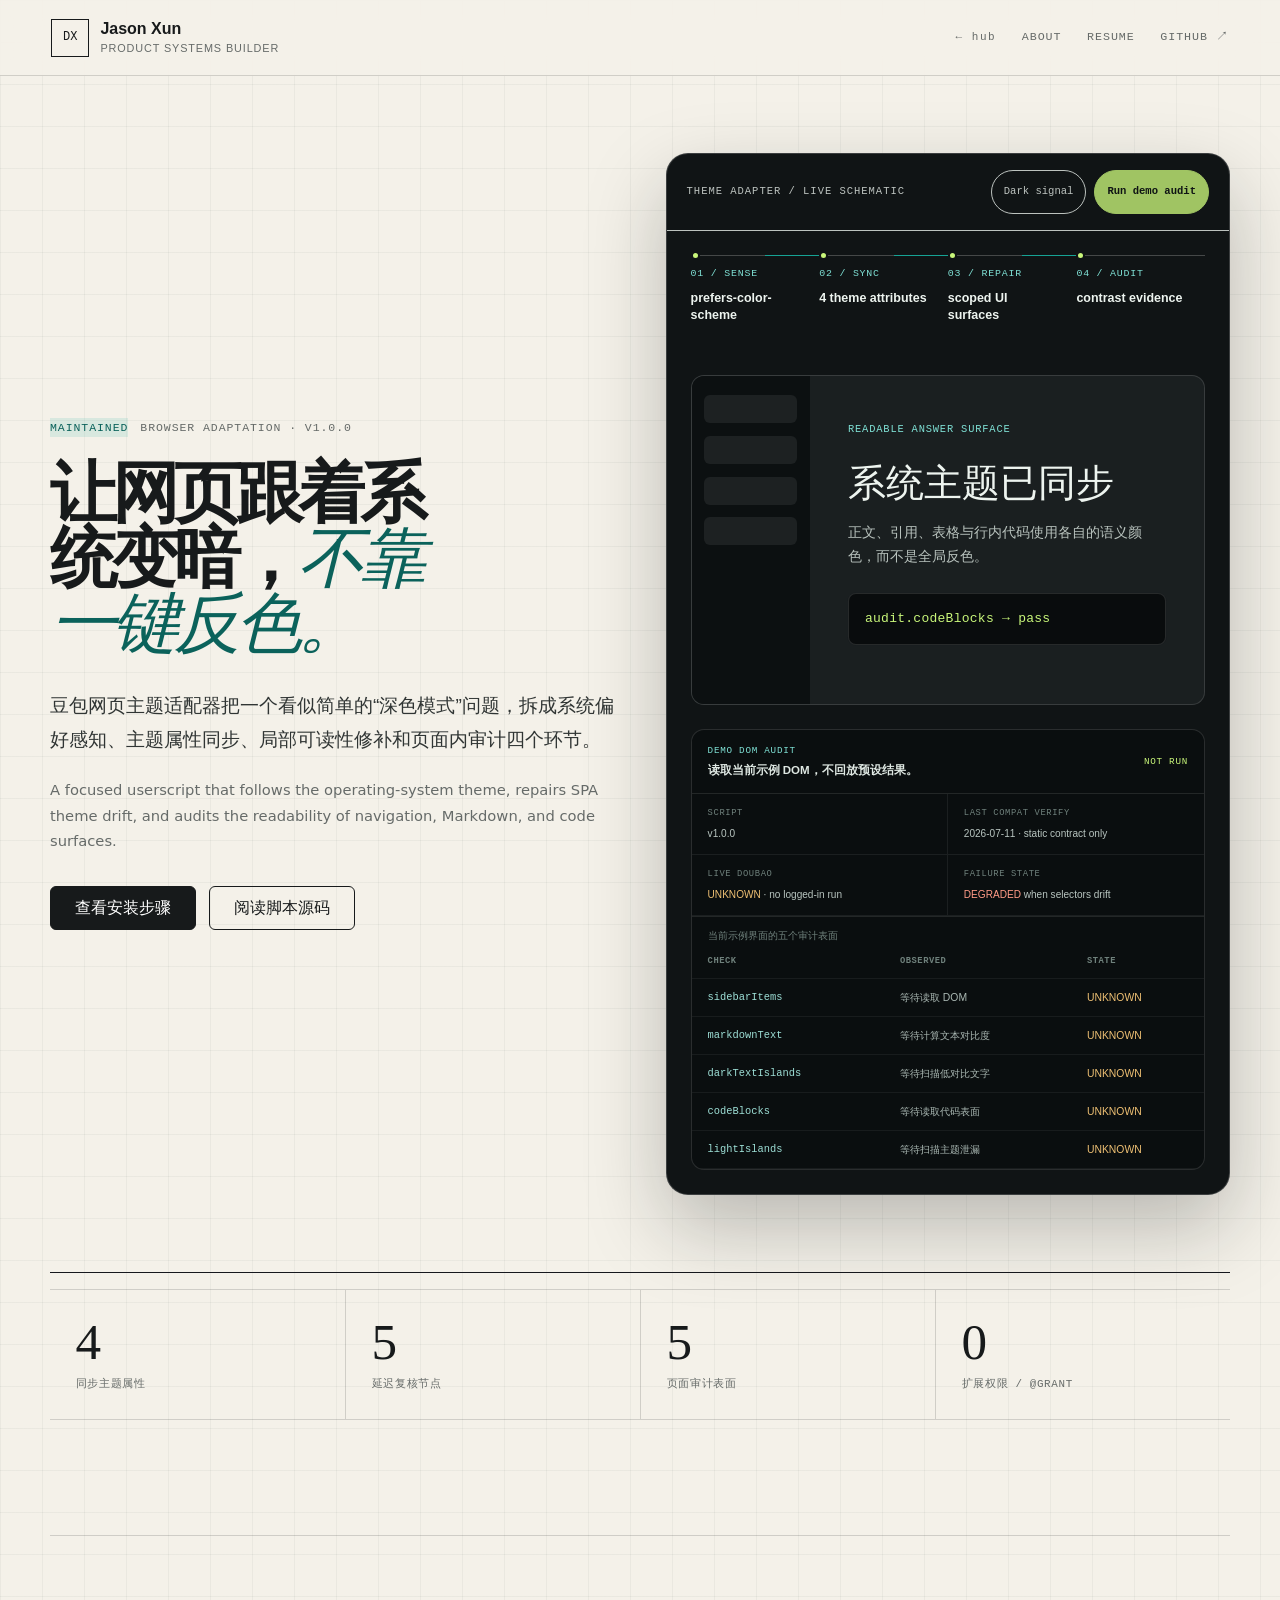
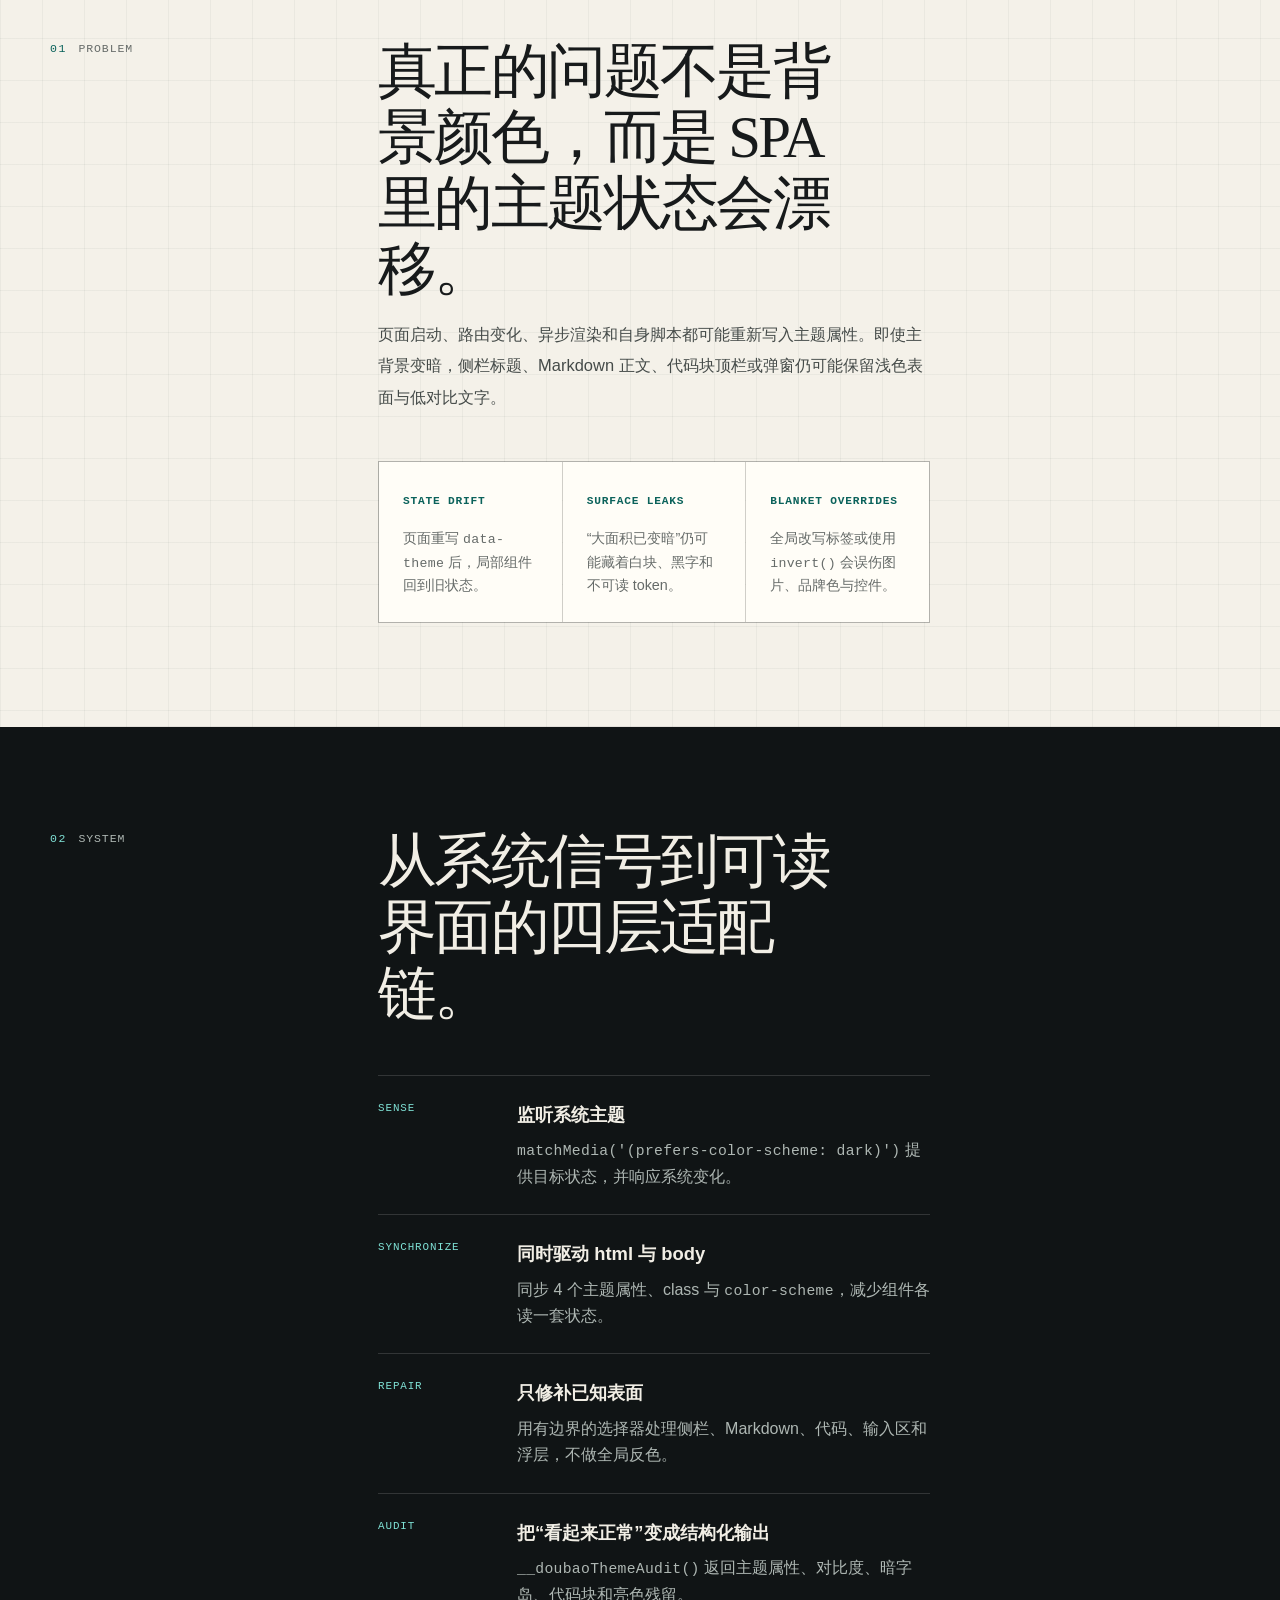
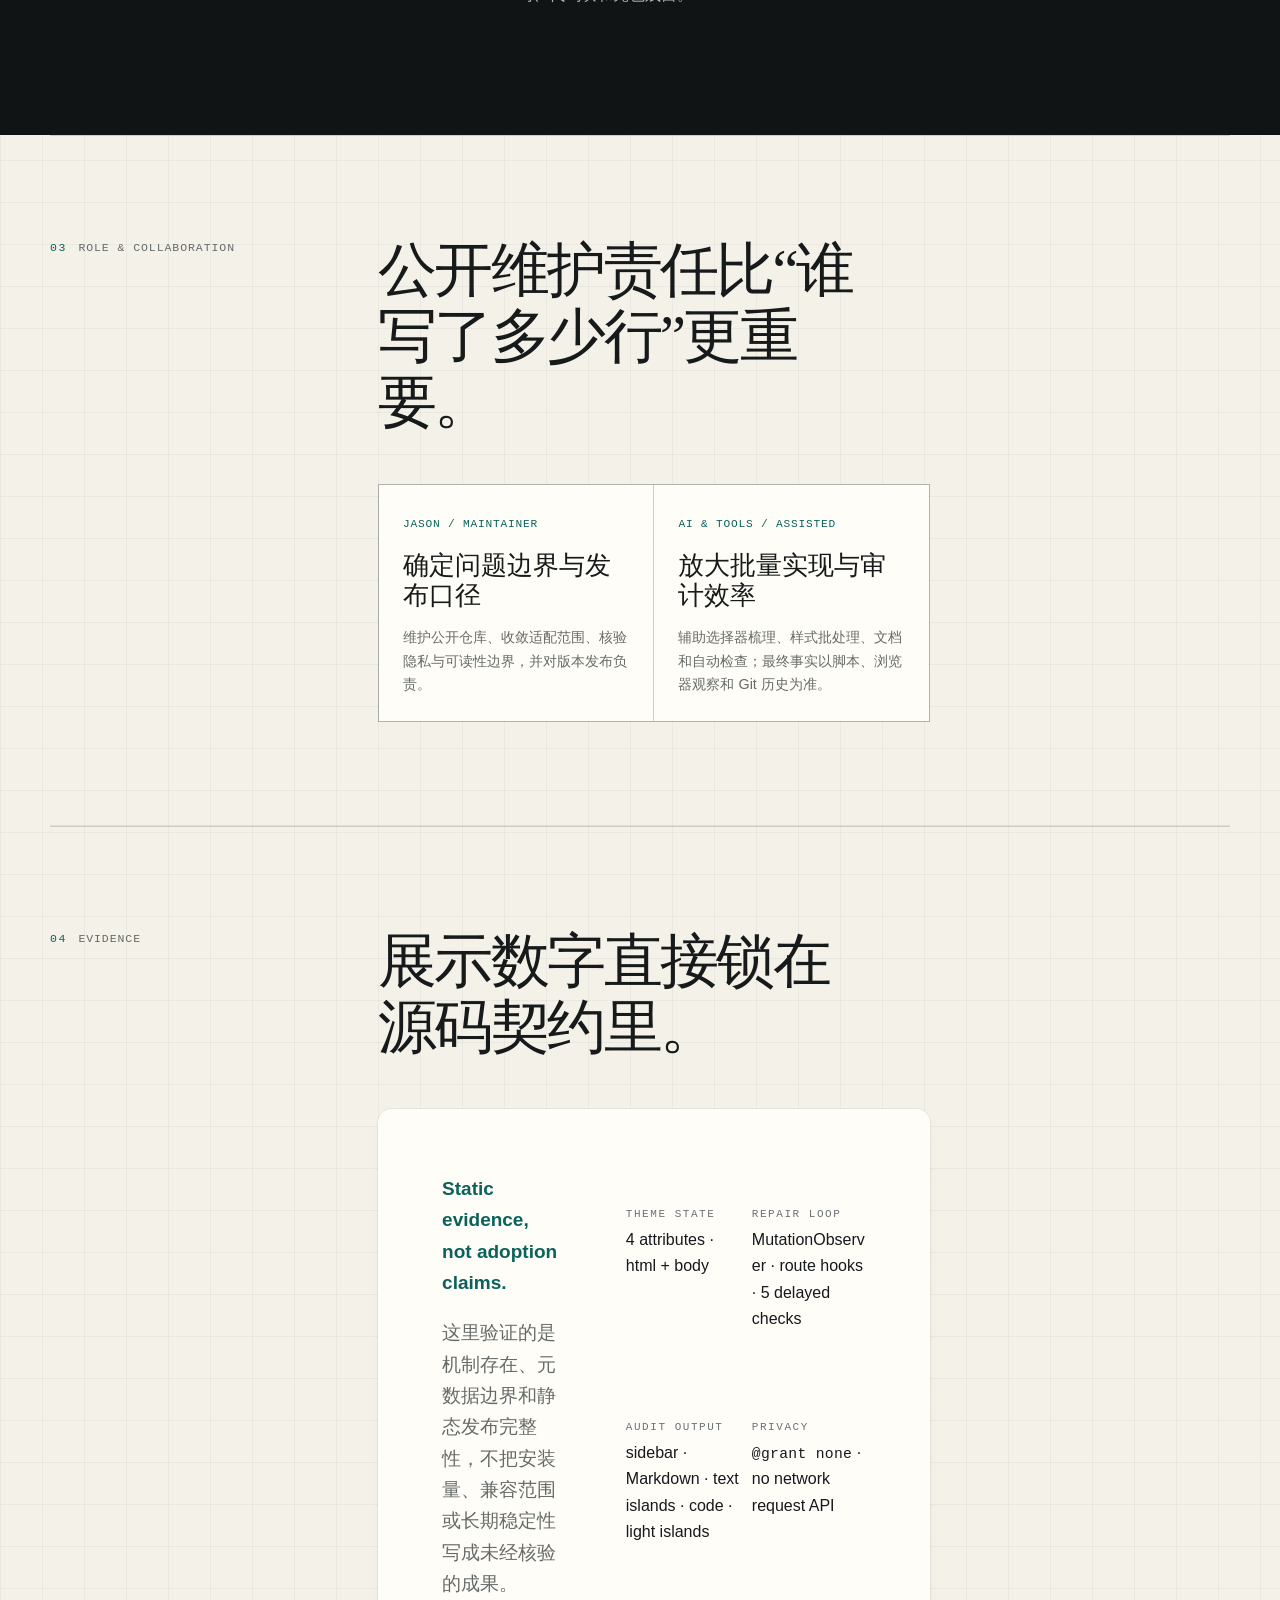
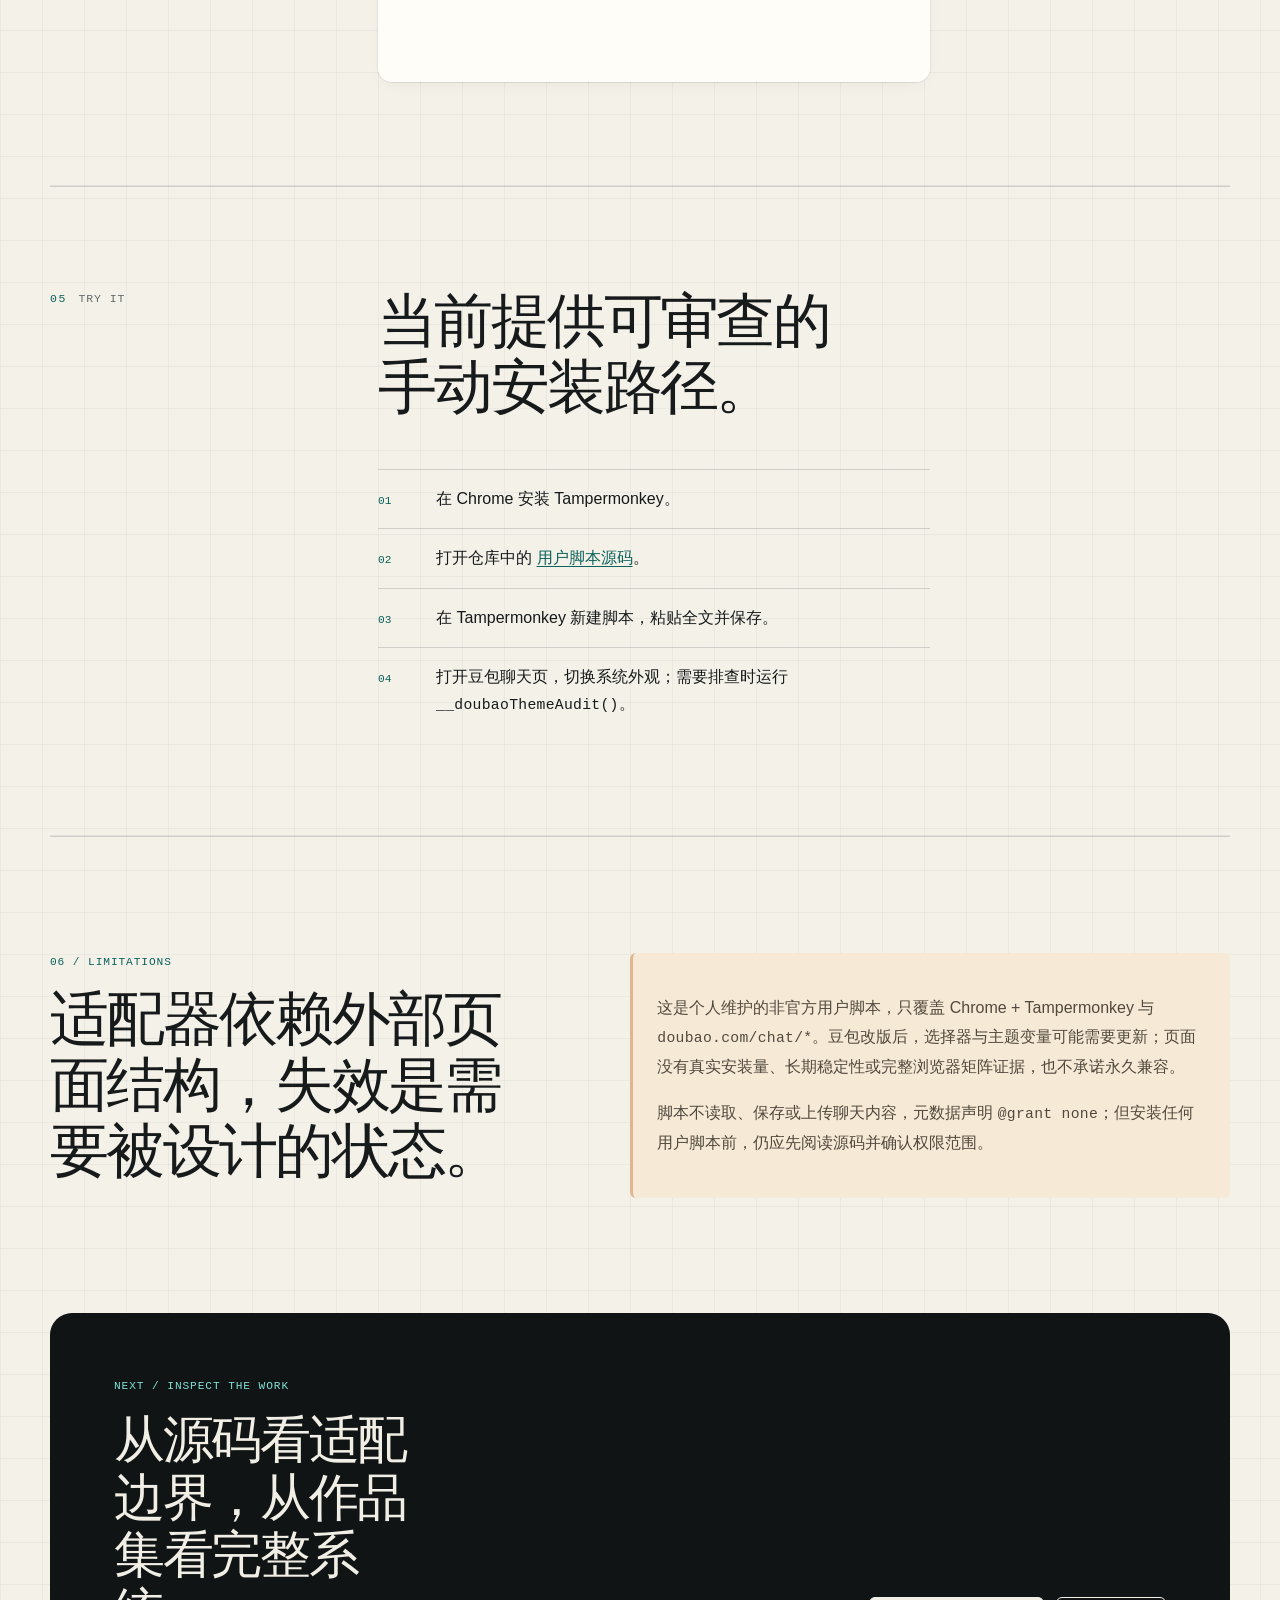
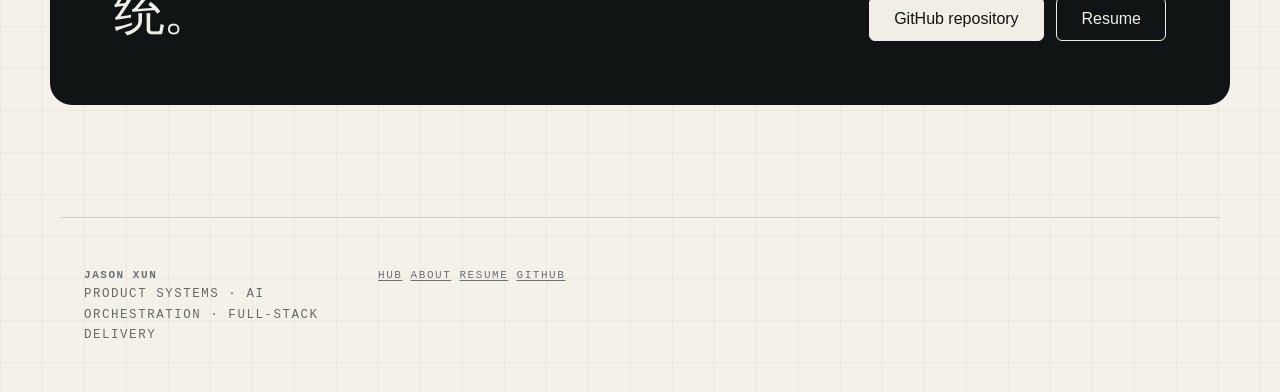
==== commit 64054f7c: "重构主题工具：公开可重跑的 DOM 审计 Co-Authored-By: Claude Opus 4 <noreply@anthropic.com>" ====
--- a/index.html
+++ b/index.html
@@ -4,6 +4,8 @@
     <meta charset="utf-8" />
     <meta name="viewport" content="width=device-width, initial-scale=1" />
     <meta name="theme-color" content="#101314" />
+    <meta name="author" content="Jason Xun" />
+    <meta name="color-scheme" content="light" />
     <meta
       name="description"
       content="豆包网页主题适配器公开案例：跟随系统深浅色、修复主题漂移，并用页面内审计检查侧栏、正文与代码块可读性。"
@@ -44,30 +46,34 @@
     <script type="application/ld+json">
       {
         "@context": "https://schema.org",
-        "@type": "SoftwareApplication",
-        "name": "Doubao Web Auto Dark Mode",
-        "alternateName": "豆包网页版自动深色模式",
-        "url": "https://estelledc.github.io/doubao-auto-system-theme/",
-        "downloadUrl": "https://github.com/estelledc/doubao-auto-system-theme/blob/main/doubao-auto-system-theme.user.js",
-        "softwareVersion": "1.0.0",
-        "applicationCategory": "BrowserApplication",
-        "operatingSystem": "Chrome with Tampermonkey",
-        "isAccessibleForFree": true,
-        "inLanguage": ["zh-CN", "en"],
-        "author": {
-          "@type": "Organization",
-          "name": "Doubao Web Dark Mode Contributors",
-          "url": "https://github.com/estelledc/doubao-auto-system-theme"
-        },
-        "contributor": {
-          "@type": "Person",
-          "name": "Jason Xun",
-          "url": "https://estelledc.github.io/"
-        },
-        "license": "https://opensource.org/license/mit"
+        "@graph": [
+          {
+            "@type": "Person",
+            "@id": "https://estelledc.github.io/#person",
+            "name": "Jason Xun",
+            "url": "https://estelledc.github.io/about/",
+            "sameAs": "https://github.com/estelledc"
+          },
+          {
+            "@type": "SoftwareApplication",
+            "@id": "https://estelledc.github.io/doubao-auto-system-theme/#software",
+            "name": "Doubao Web Auto Dark Mode",
+            "alternateName": "豆包网页版自动深色模式",
+            "url": "https://estelledc.github.io/doubao-auto-system-theme/",
+            "downloadUrl": "https://github.com/estelledc/doubao-auto-system-theme/blob/main/doubao-auto-system-theme.user.js",
+            "softwareVersion": "1.0.0",
+            "applicationCategory": "BrowserApplication",
+            "operatingSystem": "Chrome with Tampermonkey",
+            "isAccessibleForFree": true,
+            "inLanguage": ["zh-CN", "en"],
+            "author": {"@id": "https://estelledc.github.io/#person"},
+            "license": "https://opensource.org/license/mit",
+            "dateModified": "2026-07-11"
+          }
+        ]
       }
     </script>
-    <script defer src="assets/showcase.js"></script>
+    <script defer src="assets/showcase.js?v=20260711-2"></script>
   </head>
   <body>
     <a class="jx-skip-link" href="#main">跳到主要内容</a>
@@ -121,7 +127,10 @@
         <div class="signal-panel" data-demo-theme="dark" aria-label="主题适配链路交互示意">
           <div class="signal-panel__bar">
             <span>THEME ADAPTER / LIVE SCHEMATIC</span>
-            <button type="button" data-demo-toggle aria-pressed="true">Dark signal</button>
+            <div class="signal-controls">
+              <button type="button" data-demo-toggle aria-pressed="true">Dark signal</button>
+              <button type="button" data-run-audit hidden>Run demo audit</button>
+            </div>
           </div>
           <div class="signal-route" aria-hidden="true">
             <div><small>01 / sense</small><strong>prefers-color-scheme</strong><span class="signal-dot"></span></div>
@@ -129,17 +138,43 @@
             <div><small>03 / repair</small><strong>scoped UI surfaces</strong><span class="signal-dot"></span></div>
             <div><small>04 / audit</small><strong>contrast evidence</strong><span class="signal-dot"></span></div>
           </div>
-          <div class="surface-preview">
-            <aside>
-              <i></i><i></i><i></i><i></i>
+          <div class="surface-preview" data-audit-root>
+            <aside data-audit-surface="sidebar">
+              <i data-audit-item></i><i data-audit-item></i><i data-audit-item></i><i data-audit-item></i>
             </aside>
-            <article>
+            <article data-audit-surface="markdown">
               <span>Readable answer surface</span>
               <h2>系统主题已同步</h2>
               <p>正文、引用、表格与行内代码使用各自的语义颜色，而不是全局反色。</p>
-              <pre><code>audit.codeBlocks → pass</code></pre>
+              <pre data-audit-surface="code"><code>audit.codeBlocks → pass</code></pre>
             </article>
           </div>
+          <section class="demo-audit" aria-labelledby="demo-audit-title">
+            <header>
+              <div><span>DEMO DOM AUDIT</span><strong id="demo-audit-title">读取当前示例 DOM，不回放预设结果。</strong></div>
+              <output data-audit-status aria-live="polite">NOT RUN</output>
+            </header>
+            <dl class="demo-audit__meta">
+              <div><dt>SCRIPT</dt><dd>v1.0.0</dd></div>
+              <div><dt>LAST COMPAT VERIFY</dt><dd>2026-07-11 · static contract only</dd></div>
+              <div><dt>LIVE DOUBAO</dt><dd><span data-status="unknown">UNKNOWN</span> · no logged-in run</dd></div>
+              <div><dt>FAILURE STATE</dt><dd><span data-status="degraded">DEGRADED</span> when selectors drift</dd></div>
+            </dl>
+            <div class="demo-audit__table-wrap">
+              <table>
+                <caption>当前示例界面的五个审计表面</caption>
+                <thead><tr><th scope="col">Check</th><th scope="col">Observed</th><th scope="col">State</th></tr></thead>
+                <tbody data-audit-results>
+                  <tr><th scope="row">sidebarItems</th><td>等待读取 DOM</td><td><span data-status="unknown">UNKNOWN</span></td></tr>
+                  <tr><th scope="row">markdownText</th><td>等待计算文本对比度</td><td><span data-status="unknown">UNKNOWN</span></td></tr>
+                  <tr><th scope="row">darkTextIslands</th><td>等待扫描低对比文字</td><td><span data-status="unknown">UNKNOWN</span></td></tr>
+                  <tr><th scope="row">codeBlocks</th><td>等待读取代码表面</td><td><span data-status="unknown">UNKNOWN</span></td></tr>
+                  <tr><th scope="row">lightIslands</th><td>等待扫描主题泄漏</td><td><span data-status="unknown">UNKNOWN</span></td></tr>
+                </tbody>
+              </table>
+            </div>
+            <noscript><p class="demo-audit__noscript">JavaScript 未启用：示例 DOM 与静态合同仍可阅读；动态审计表保持 UNKNOWN，不伪造 PASS。</p></noscript>
+          </section>
         </div>
       </section>
 
--- a/assets/jx/components.css
+++ b/assets/jx/components.css
@@ -588,3 +588,205 @@
     font-size: var(--jx-fs-body);
   }
 }
+
+/* Jason DS · Scan proof v2.1.0
+ * Fast-scan evidence layer: case question, proof rail, and evidence provenance.
+ */
+
+.jx-case-question {
+  display: grid;
+  grid-template-columns: minmax(9rem, 0.34fr) minmax(0, 1fr);
+  gap: clamp(var(--jx-space-5), 5vw, var(--jx-space-8));
+  padding-block: clamp(var(--jx-space-5), 4vw, var(--jx-space-7));
+  border-block: 1px solid var(--jx-rule-strong);
+}
+
+.jx-case-question__label {
+  margin: 0;
+  color: var(--jx-ink-muted);
+  font-family: var(--jx-font-mono);
+  font-size: var(--jx-fs-micro);
+  font-weight: var(--jx-weight-heading);
+  letter-spacing: var(--jx-tracking-eyebrow);
+  line-height: var(--jx-leading-mono);
+  text-transform: uppercase;
+}
+
+.jx-case-question__prompt {
+  display: block;
+  max-width: 34em;
+  margin: 0;
+  color: var(--jx-ink);
+  font-family: var(--jx-font-display);
+  font-size: clamp(1.25rem, 2.4vw, 1.8rem);
+  font-weight: var(--jx-weight-heading);
+  letter-spacing: var(--jx-tracking-h3);
+  line-height: 1.35;
+}
+
+.jx-case-question__context {
+  max-width: var(--jx-measure-body);
+  margin: var(--jx-space-3) 0 0;
+  color: var(--jx-ink-muted);
+  font-size: var(--jx-fs-sm);
+}
+
+.jx-proof-rail {
+  display: grid;
+  grid-template-columns: repeat(auto-fit, minmax(min(100%, 12rem), 1fr));
+  margin: 0;
+  padding: 0;
+  border-block: 1px solid var(--jx-rule-strong);
+  list-style: none;
+}
+
+.jx-proof-rail > * {
+  min-width: 0;
+  padding: var(--jx-space-5);
+  border-inline-end: 1px solid var(--jx-rule);
+}
+
+.jx-proof-rail > *:last-child {
+  border-inline-end: 0;
+}
+
+.jx-proof-rail a {
+  display: block;
+  min-block-size: 44px;
+  color: inherit;
+  text-decoration: none;
+}
+
+.jx-proof-rail a:hover .jx-proof-rail__value {
+  color: var(--jx-accent);
+}
+
+.jx-proof-rail__label,
+.jx-proof-rail__source {
+  display: block;
+  color: var(--jx-ink-muted);
+  font-family: var(--jx-font-mono);
+  font-size: var(--jx-fs-micro);
+  letter-spacing: var(--jx-tracking-eyebrow);
+  line-height: var(--jx-leading-mono);
+  text-transform: uppercase;
+}
+
+.jx-proof-rail__value {
+  display: block;
+  margin-block: var(--jx-space-2);
+  color: var(--jx-ink);
+  font-family: var(--jx-font-display);
+  font-size: clamp(1.35rem, 2.7vw, 2rem);
+  font-weight: var(--jx-weight-heading);
+  letter-spacing: var(--jx-tracking-h3);
+  line-height: var(--jx-leading-tight);
+  overflow-wrap: anywhere;
+  transition: color var(--jx-duration-fast) var(--jx-easing);
+}
+
+.jx-proof-rail__detail {
+  display: block;
+  color: var(--jx-ink-2);
+  font-size: var(--jx-fs-sm);
+  line-height: 1.5;
+}
+
+.jx-source-tag {
+  --_source-color: var(--jx-state-maintained);
+  --_source-tint: var(--jx-state-maintained-tint);
+  display: inline-flex;
+  min-block-size: 24px;
+  align-items: center;
+  gap: var(--jx-space-2);
+  padding-inline: var(--jx-space-2);
+  color: var(--_source-color);
+  background: var(--_source-tint);
+  border-radius: var(--jx-radius-pill);
+  font-family: var(--jx-font-mono);
+  font-size: var(--jx-fs-micro);
+  font-weight: var(--jx-weight-heading);
+  letter-spacing: var(--jx-tracking-mono);
+  line-height: 1;
+  white-space: nowrap;
+}
+
+.jx-source-tag::before {
+  content: "◆";
+  font-size: 0.72em;
+}
+
+.jx-source-tag[data-source="measured"] {
+  --_source-color: var(--jx-state-shipped);
+  --_source-tint: var(--jx-state-shipped-tint);
+}
+
+.jx-source-tag[data-source="build"] {
+  --_source-color: var(--jx-state-maintained);
+  --_source-tint: var(--jx-state-maintained-tint);
+}
+
+.jx-source-tag[data-source="history"] {
+  --_source-color: var(--jx-state-building);
+  --_source-tint: var(--jx-state-building-tint);
+}
+
+.jx-source-tag[data-source="external"] {
+  --_source-color: var(--jx-state-concept);
+  --_source-tint: var(--jx-state-concept-tint);
+}
+
+.jx-source-tag[data-source="private"] {
+  --_source-color: var(--jx-state-archived);
+  --_source-tint: var(--jx-state-archived-tint);
+}
+
+.jx-verification-line {
+  display: flex;
+  min-block-size: 44px;
+  align-items: center;
+  flex-wrap: wrap;
+  gap: var(--jx-space-3);
+  padding-block: var(--jx-space-3);
+  color: var(--jx-ink-muted);
+  border-block: 1px solid var(--jx-rule);
+  font-family: var(--jx-font-mono);
+  font-size: var(--jx-fs-xs);
+  line-height: var(--jx-leading-mono);
+}
+
+.jx-verification-line::before {
+  content: "✓";
+  color: var(--jx-state-shipped);
+  font-weight: var(--jx-weight-heading);
+}
+
+@media (max-width: 720px) {
+  .jx-case-question {
+    grid-template-columns: 1fr;
+    gap: var(--jx-space-3);
+  }
+
+  .jx-proof-rail {
+    grid-template-columns: repeat(2, minmax(0, 1fr));
+  }
+
+  .jx-proof-rail > *:nth-child(even) {
+    border-inline-end: 0;
+  }
+}
+
+@media (max-width: 440px) {
+  .jx-proof-rail {
+    grid-template-columns: 1fr;
+  }
+
+  .jx-proof-rail > * {
+    border-inline-end: 0;
+    border-bottom: 1px solid var(--jx-rule);
+  }
+
+  .jx-proof-rail > *:last-child {
+    border-bottom: 0;
+  }
+}
--- a/assets/showcase.css
+++ b/assets/showcase.css
@@ -227,7 +227,7 @@
 }
 
 .signal-panel__bar button {
-  min-height: 36px;
+  min-height: 44px;
   padding: 0.5rem 0.75rem;
   border: 1px solid currentColor;
   border-radius: 999px;
@@ -235,6 +235,19 @@
   color: inherit;
   font: inherit;
   cursor: pointer;
+}
+
+.signal-controls {
+  display: flex;
+  flex-wrap: wrap;
+  gap: 0.5rem;
+}
+
+.signal-controls [data-run-audit] {
+  border-color: var(--case-lime);
+  background: var(--case-lime);
+  color: #101415;
+  font-weight: 700;
 }
 
 .signal-route {
@@ -382,6 +395,104 @@
   border-radius: 8px;
   background: #090c0d;
   color: var(--case-lime);
+}
+
+.demo-audit {
+  margin: 0 1.5rem 1.5rem;
+  overflow: hidden;
+  color: #dfe8e3;
+  border: 1px solid rgba(255, 255, 255, 0.13);
+  border-radius: 13px;
+  background: #0a0e0f;
+}
+
+.demo-audit > header {
+  display: flex;
+  align-items: center;
+  justify-content: space-between;
+  gap: 1rem;
+  padding: 0.85rem 1rem;
+  border-bottom: 1px solid rgba(255, 255, 255, 0.1);
+}
+
+.demo-audit > header div { display: grid; gap: 2px; }
+.demo-audit > header span,
+.demo-audit > header output {
+  color: #7fe1d5;
+  font-family: var(--case-mono);
+  font-size: 0.58rem;
+  letter-spacing: 0.08em;
+}
+.demo-audit > header strong { font-size: 0.72rem; }
+.demo-audit > header output { color: var(--case-lime); white-space: nowrap; }
+
+.demo-audit__meta {
+  display: grid;
+  grid-template-columns: repeat(2, minmax(0, 1fr));
+  margin: 0;
+  border-bottom: 1px solid rgba(255, 255, 255, 0.1);
+}
+.demo-audit__meta div {
+  min-width: 0;
+  padding: 0.75rem 1rem;
+  border-bottom: 1px solid rgba(255, 255, 255, 0.07);
+}
+.demo-audit__meta div:nth-child(odd) { border-right: 1px solid rgba(255, 255, 255, 0.07); }
+.demo-audit__meta dt {
+  color: #6f817c;
+  font-family: var(--case-mono);
+  font-size: 0.55rem;
+  letter-spacing: 0.07em;
+}
+.demo-audit__meta dd {
+  margin: 0.3rem 0 0;
+  color: #b8c5c0;
+  font-size: 0.63rem;
+  overflow-wrap: anywhere;
+}
+
+[data-status="pass"] { color: #a6ef83; }
+[data-status="unknown"] { color: #f0c174; }
+[data-status="degraded"],
+[data-status="fail"] { color: #ff9a86; }
+
+.demo-audit__table-wrap { overflow-x: auto; }
+.demo-audit table {
+  width: 100%;
+  min-width: 430px;
+  border-collapse: collapse;
+  font-size: 0.65rem;
+}
+.demo-audit caption {
+  padding: 0.7rem 1rem 0;
+  color: #6f817c;
+  font-size: 0.6rem;
+  text-align: left;
+}
+.demo-audit th,
+.demo-audit td {
+  padding: 0.62rem 1rem;
+  border-bottom: 1px solid rgba(255, 255, 255, 0.06);
+  text-align: left;
+}
+.demo-audit thead th {
+  color: #6f817c;
+  font-family: var(--case-mono);
+  font-size: 0.55rem;
+  letter-spacing: 0.06em;
+  text-transform: uppercase;
+}
+.demo-audit tbody th {
+  color: #9ddfd6;
+  font-family: var(--case-mono);
+  font-weight: 500;
+}
+.demo-audit tbody td { color: #a9b7b2; }
+.demo-audit__noscript {
+  margin: 0;
+  padding: 0.85rem 1rem;
+  color: #f0c174;
+  font-size: 0.65rem;
 }
 
 [data-demo-theme="light"] .surface-preview pre {
@@ -700,6 +811,114 @@
   outline-offset: 4px;
 }
 
+/* 404: keep the same instrument language and provide explicit recovery paths. */
+.error-page {
+  position: relative;
+  display: grid;
+  grid-template-columns: minmax(0, 1fr) minmax(320px, 0.72fr);
+  gap: clamp(2.5rem, 8vw, 8rem);
+  align-items: center;
+  width: min(1180px, calc(100% - 2rem));
+  min-height: calc(100vh - 76px);
+  margin-inline: auto;
+  padding-block: clamp(4rem, 9vw, 8rem);
+}
+
+.error-page__copy h1 {
+  max-width: 11ch;
+  margin: 0;
+  font-size: clamp(3.5rem, 7.6vw, 7rem);
+  font-weight: 650;
+  letter-spacing: -0.08em;
+  line-height: 0.94;
+}
+
+.error-page__copy h1 em {
+  color: var(--case-teal-dark);
+  font-family: "Iowan Old Style", "Songti SC", serif;
+  font-weight: 500;
+}
+
+.error-page__lede {
+  max-width: 38rem;
+  margin: 1.7rem 0 0;
+  color: var(--case-muted);
+  font-size: clamp(1rem, 2vw, 1.2rem);
+}
+
+.error-instrument {
+  padding: clamp(1.5rem, 4vw, 2.5rem);
+  color: #f1eee5;
+  background: var(--case-night);
+  border: 1px solid rgba(127, 225, 213, 0.28);
+  box-shadow: 12px 12px 0 rgba(11, 98, 91, 0.18);
+}
+
+.error-instrument__header {
+  display: flex;
+  justify-content: space-between;
+  gap: 1rem;
+  padding-bottom: 1rem;
+  color: #9aa7a5;
+  border-bottom: 1px solid rgba(241, 238, 229, 0.16);
+  font-family: var(--case-mono);
+  font-size: 0.68rem;
+  letter-spacing: 0.08em;
+}
+
+.error-instrument__header strong { color: #f2bf72; }
+
+.error-trace {
+  position: relative;
+  height: 150px;
+  margin-block: 2rem;
+  overflow: hidden;
+  background:
+    linear-gradient(rgba(127, 225, 213, 0.08) 1px, transparent 1px),
+    linear-gradient(90deg, rgba(127, 225, 213, 0.08) 1px, transparent 1px);
+  background-size: 24px 24px;
+}
+
+.error-trace::before {
+  content: "";
+  position: absolute;
+  top: 50%;
+  left: 0;
+  width: 100%;
+  height: 2px;
+  background: linear-gradient(90deg, #7fe1d5 0 38%, transparent 38% 47%, #f2bf72 47% 51%, transparent 51% 100%);
+  box-shadow: 0 -18px 0 -0.5px rgba(127, 225, 213, 0.42), 0 22px 0 -0.5px rgba(127, 225, 213, 0.28);
+}
+
+.error-instrument dl {
+  margin: 0;
+  display: grid;
+  gap: 0.75rem;
+}
+
+.error-instrument dl > div {
+  display: flex;
+  justify-content: space-between;
+  gap: 1rem;
+  padding-top: 0.75rem;
+  border-top: 1px solid rgba(241, 238, 229, 0.12);
+}
+
+.error-instrument dt {
+  color: #9aa7a5;
+  font-family: var(--case-mono);
+  font-size: 0.68rem;
+  letter-spacing: 0.08em;
+  text-transform: uppercase;
+}
+
+.error-instrument dd {
+  margin: 0;
+  font-family: var(--case-mono);
+  font-size: 0.76rem;
+  text-align: right;
+}
+
 @media (max-width: 900px) {
   .case-nav {
     display: none;
@@ -744,6 +963,11 @@
     min-height: 0;
   }
 
+  .error-page {
+    grid-template-columns: 1fr;
+    min-height: 0;
+  }
+
   .case-hero h1 {
     max-width: 12ch;
   }
@@ -778,7 +1002,8 @@
   .case-limitations,
   .case-closing,
   .case-metrics,
-  .case-footer {
+  .case-footer,
+  .error-page {
     width: min(100% - 1.4rem, 1180px);
   }
 
@@ -806,6 +1031,9 @@
     gap: 0.75rem;
   }
 
+  .signal-controls { width: 100%; }
+  .signal-controls button { flex: 1 1 130px; }
+
   .signal-route {
     grid-template-columns: repeat(2, 1fr);
     gap: 0.75rem;
@@ -821,6 +1049,11 @@
     min-height: 300px;
     margin: 0 1rem 1rem;
   }
+
+  .demo-audit { margin: 0 1rem 1rem; }
+  .demo-audit > header { align-items: flex-start; flex-direction: column; }
+  .demo-audit__meta { grid-template-columns: 1fr; }
+  .demo-audit__meta div:nth-child(odd) { border-right: 0; }
 
   .surface-preview article {
     padding: 1.2rem;
